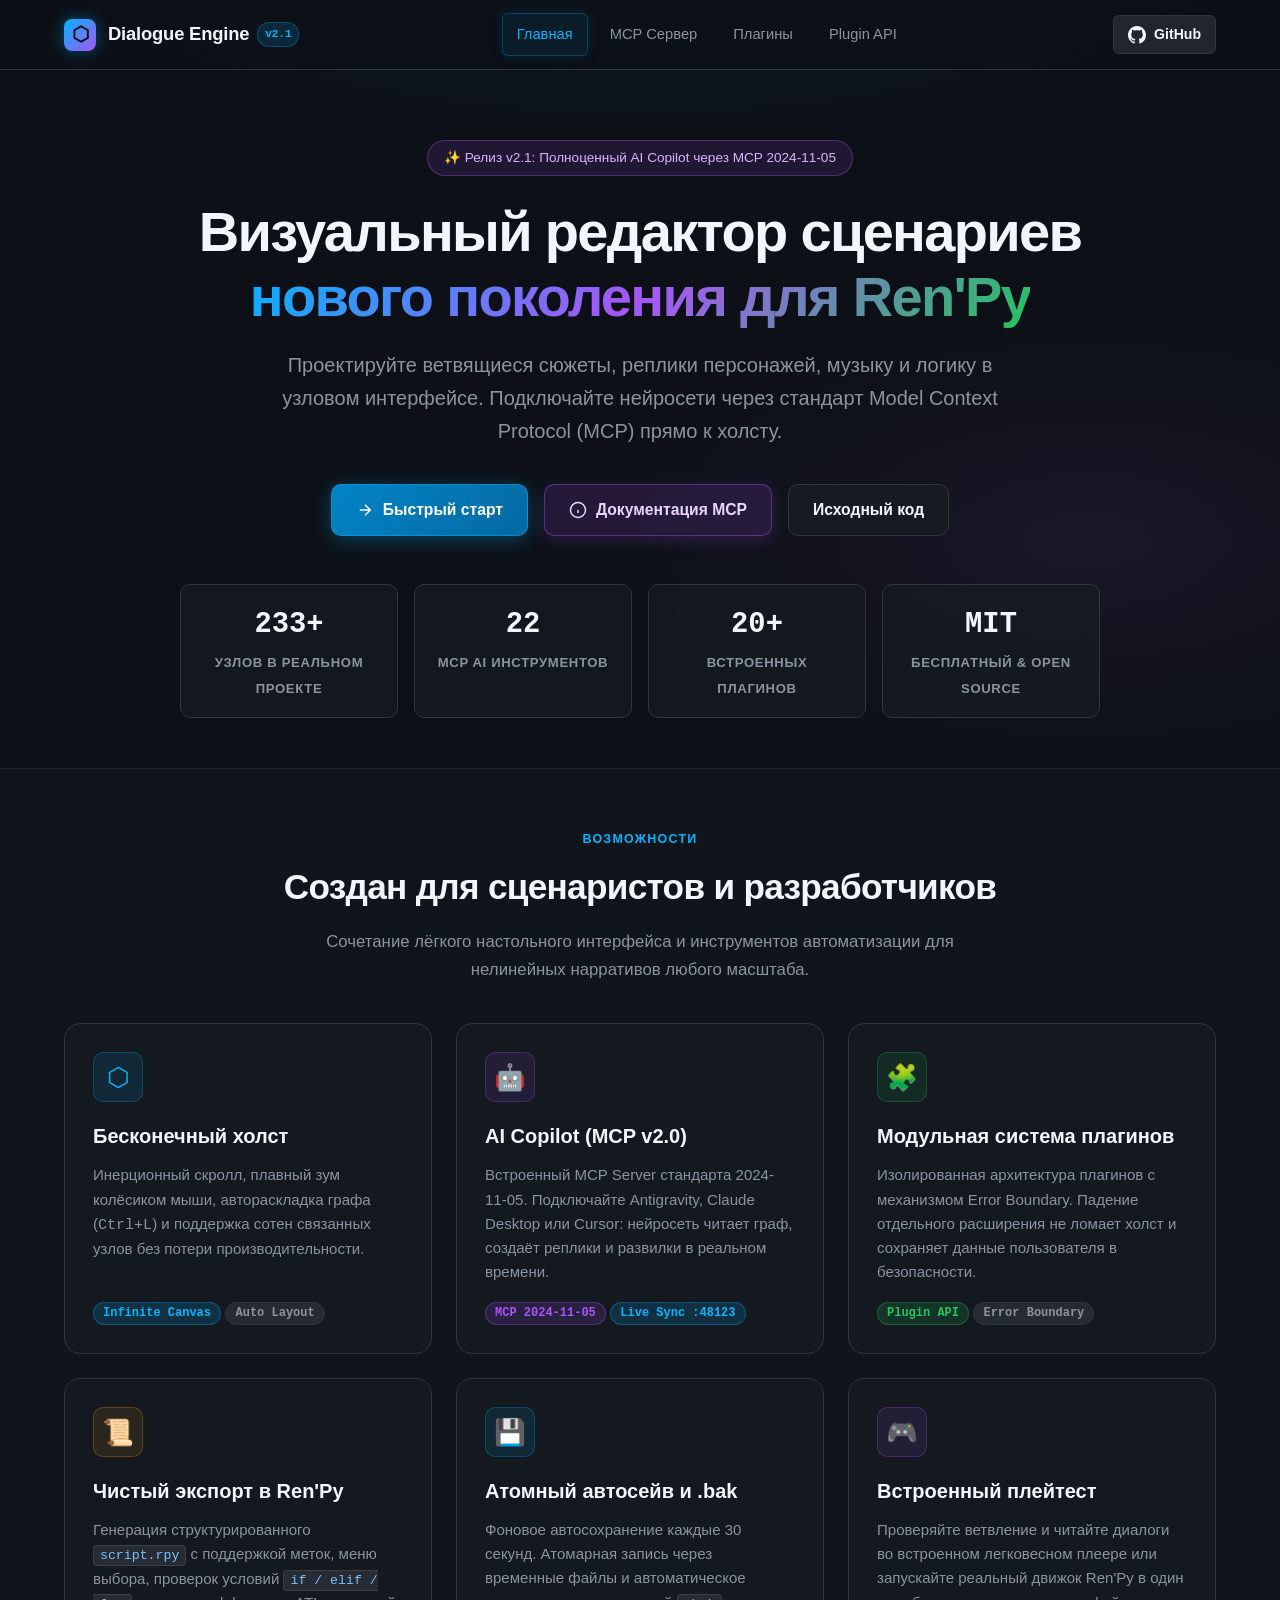
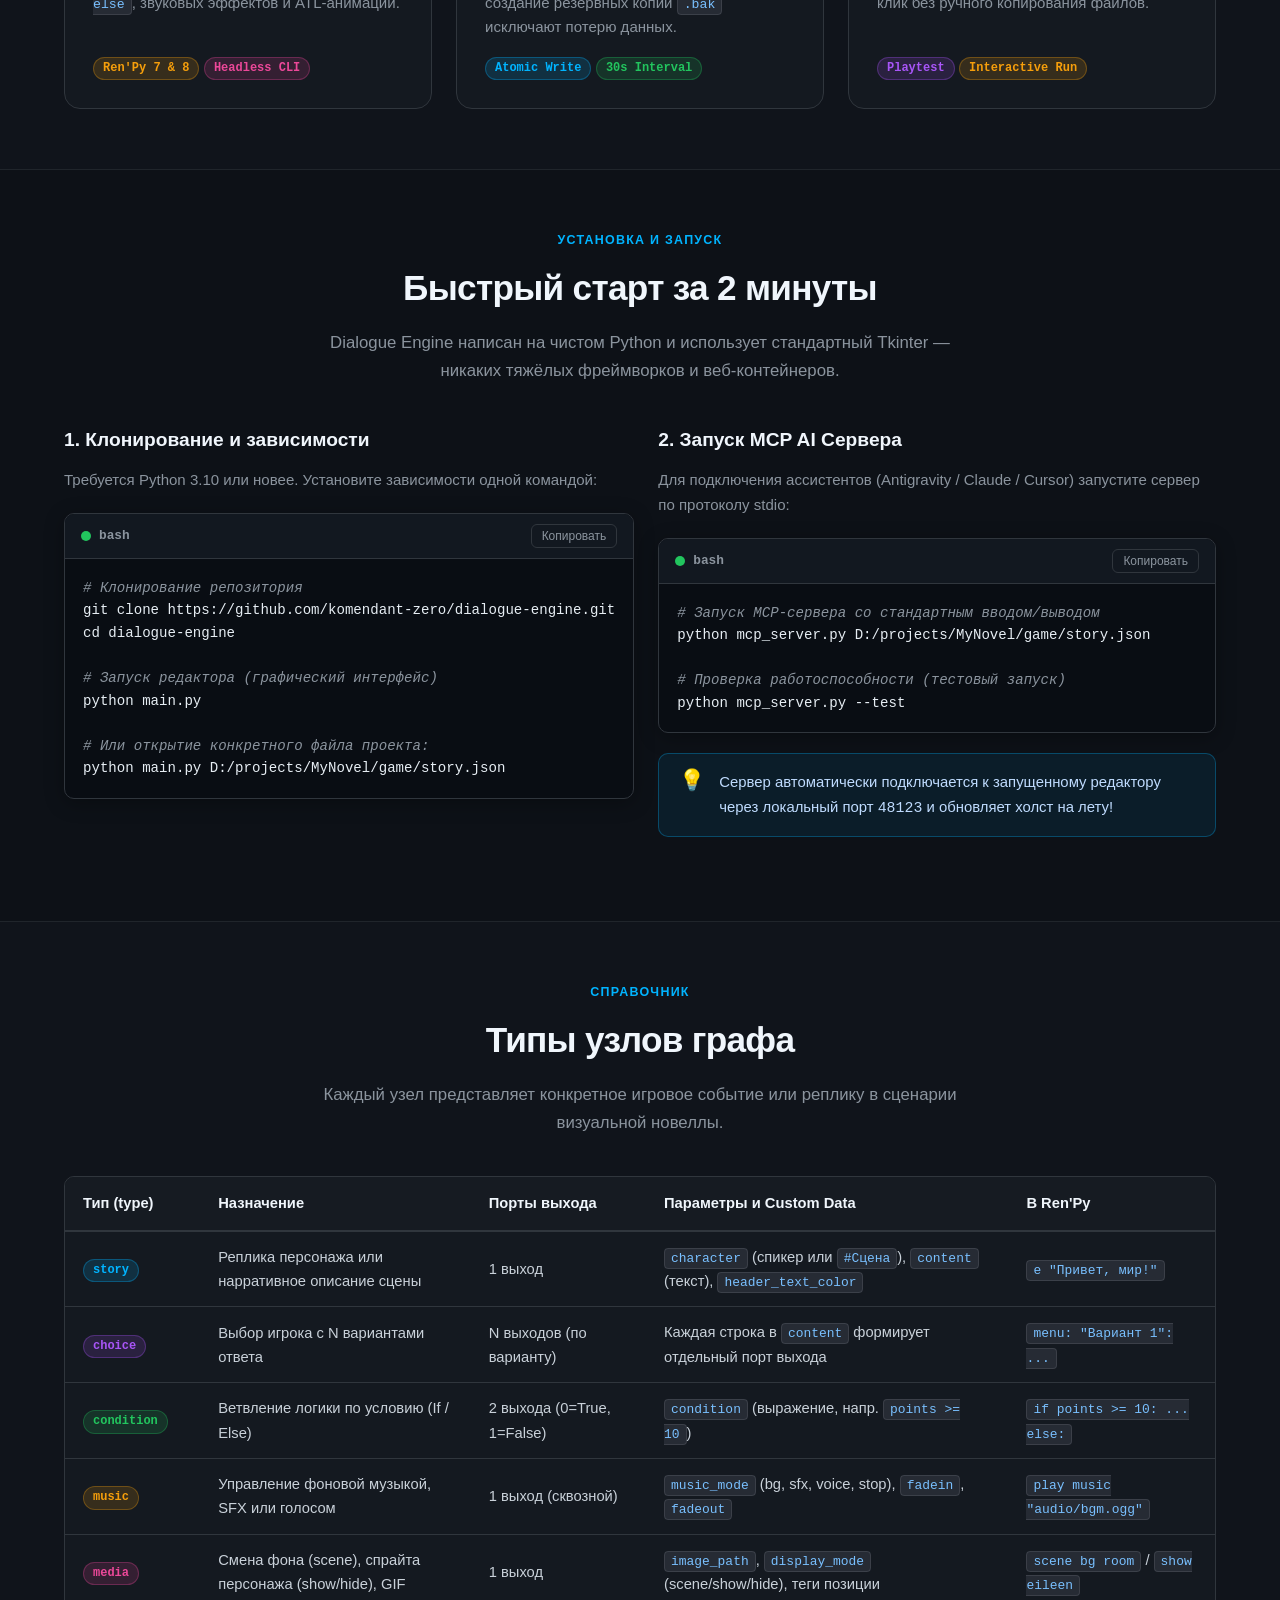
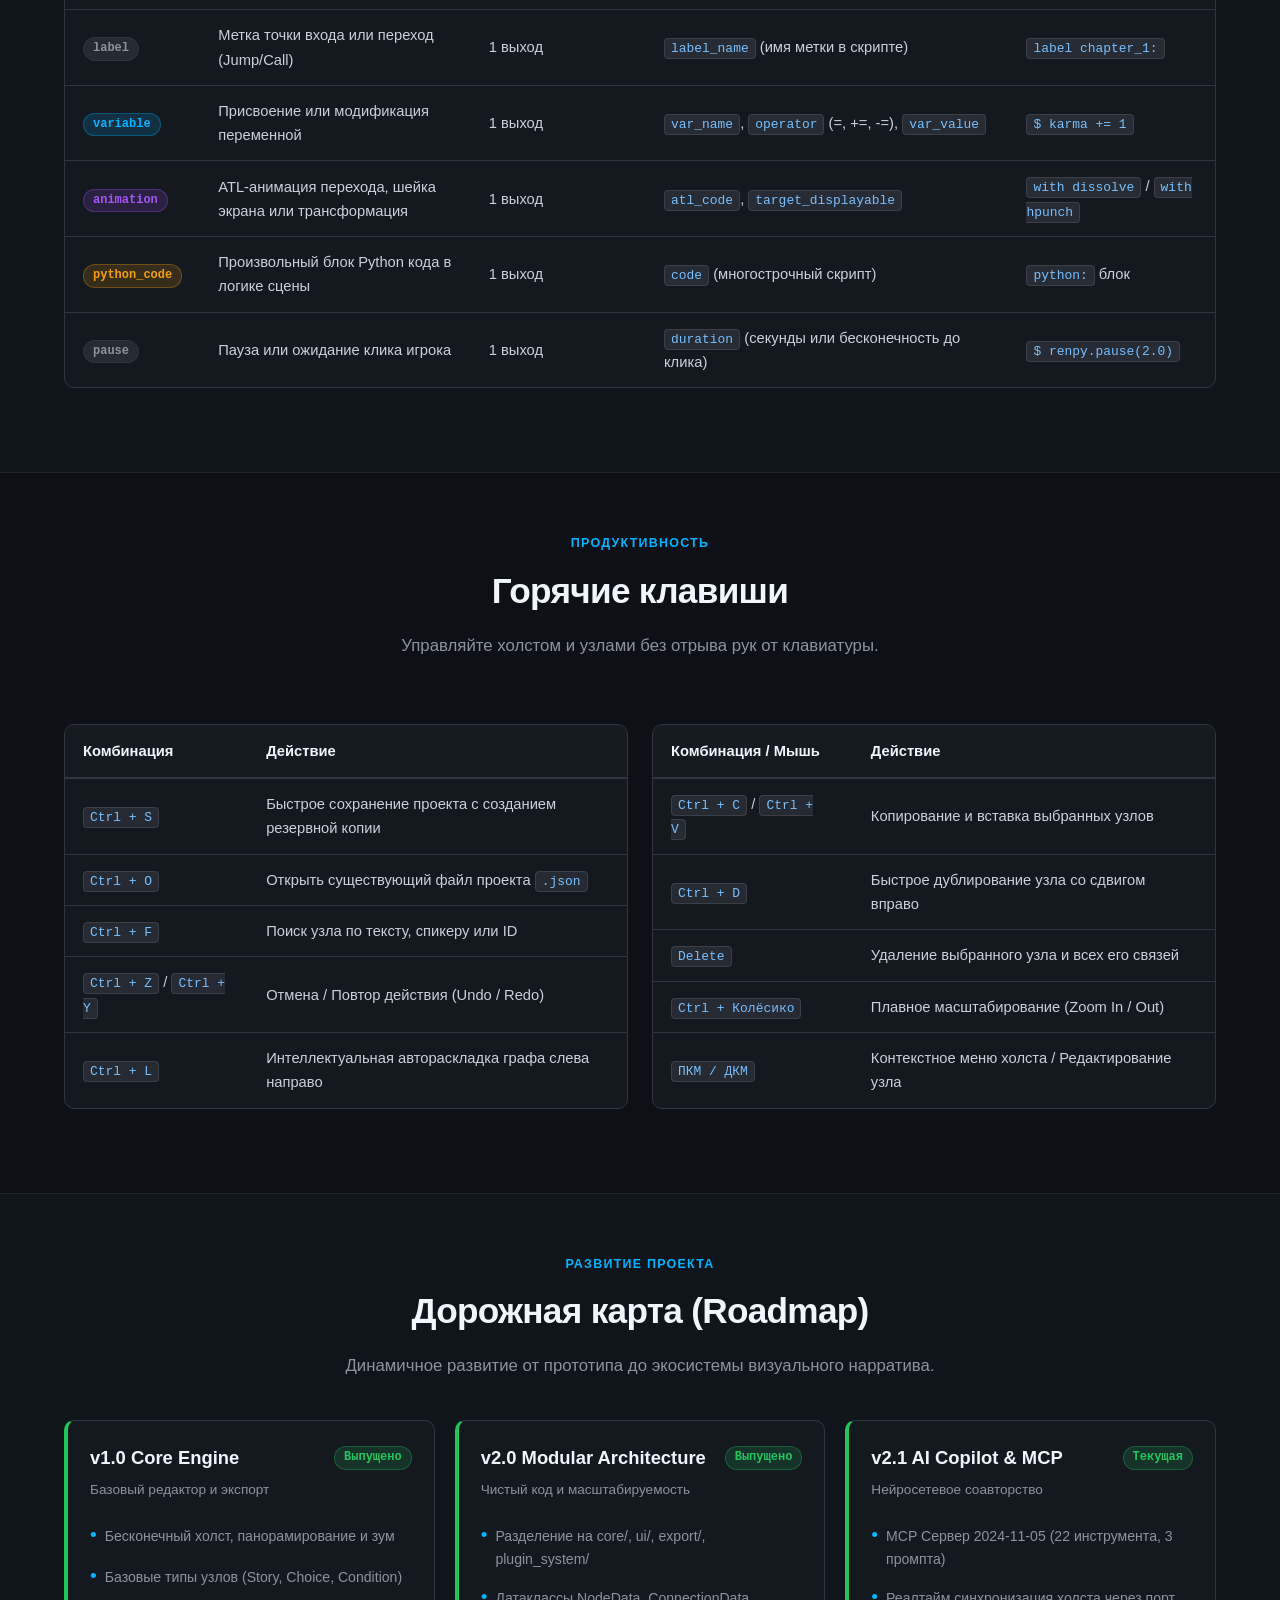
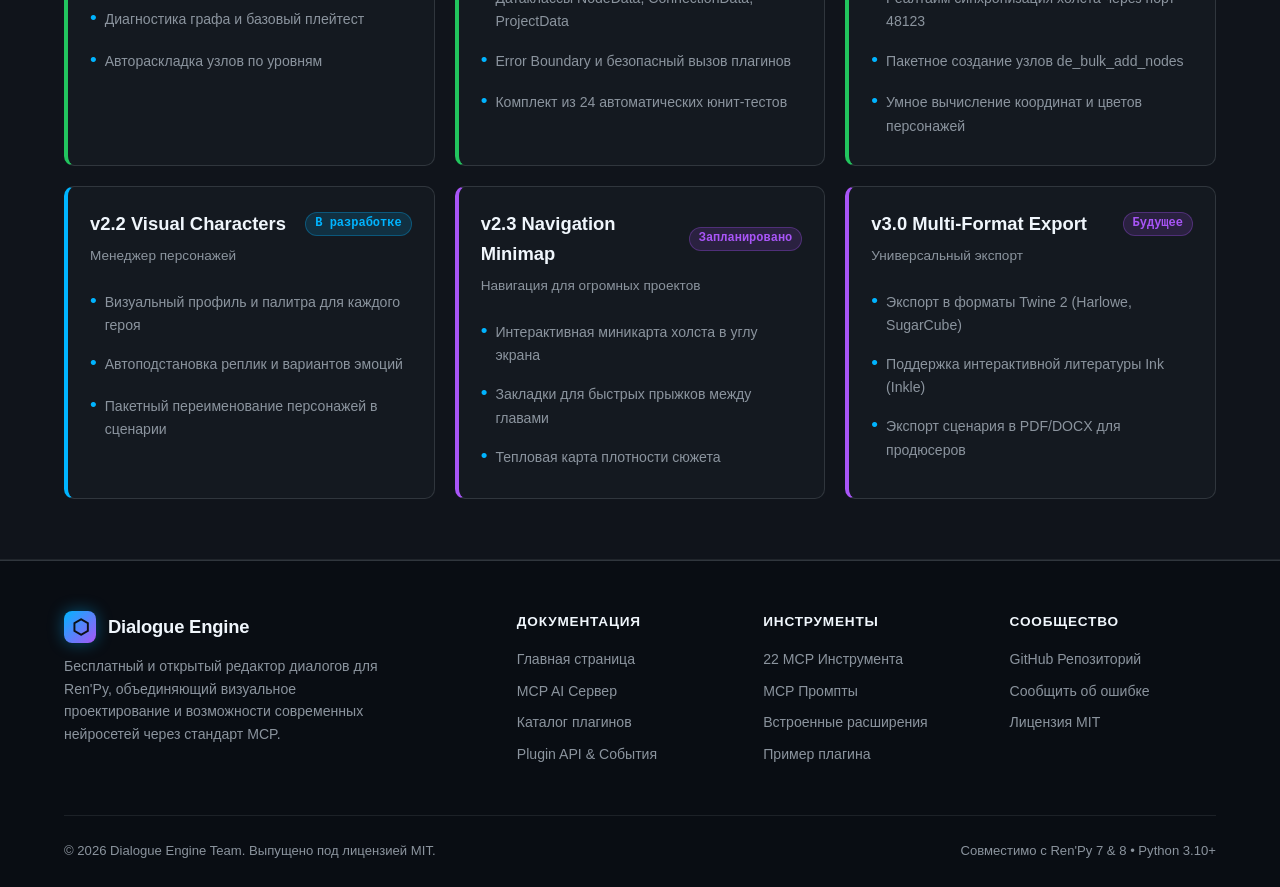
==== docs/index.html @ 46a2bbcc "docs: add GitHub Pages documentation site" ====
<!DOCTYPE html>
<html lang="ru">
<head>
  <meta charset="UTF-8">
  <meta name="viewport" content="width=device-width, initial-scale=1.0">
  <title>Dialogue Engine — Визуальный редактор сценариев и диалогов для Ren'Py</title>
  <meta name="description" content="Визуальный node-based редактор диалогов и нелинейных сценариев для Ren'Py и визуальных новелл. AI Copilot через MCP, система плагинов, автосохранение.">
  <link rel="stylesheet" href="assets/style.css">
  <link rel="icon" href="data:image/svg+xml,<svg xmlns='http://www.w3.org/2000/svg' viewBox='0 0 100 100'><text y='.9em' font-size='90'>⬡</text></svg>">
</head>
<body>

  <!-- ========================================================================
       Header / Navbar
       ======================================================================== -->
  <header class="site-header">
    <div class="container header-inner">
      <a href="index.html" class="brand">
        <div class="brand-icon">⬡</div>
        <div class="brand-title">
          <span>Dialogue Engine</span>
          <span class="brand-badge">v2.1</span>
        </div>
      </a>

      <nav>
        <ul class="nav-menu">
          <li><a href="index.html" class="nav-link active">Главная</a></li>
          <li><a href="mcp.html" class="nav-link">MCP Сервер</a></li>
          <li><a href="plugins.html" class="nav-link">Плагины</a></li>
          <li><a href="api.html" class="nav-link">Plugin API</a></li>
        </ul>
      </nav>

      <div class="nav-actions">
        <a href="https://github.com/komendant-zero/dialogue-engine" target="_blank" rel="noopener noreferrer" class="btn-github">
          <svg viewBox="0 0 24 24" aria-hidden="true"><path d="M12 0C5.37 0 0 5.37 0 12c0 5.31 3.435 9.795 8.205 11.385.6.105.825-.255.825-.57 0-.285-.015-1.23-.015-2.235-3.015.555-3.795-.735-4.035-1.41-.135-.345-.72-1.41-1.23-1.695-.42-.225-1.02-.78-.015-.795.945-.015 1.62.87 1.845 1.23 1.08 1.815 2.805 1.305 3.495.99.105-.78.42-1.305.765-1.605-2.67-.3-5.46-1.335-5.46-5.925 0-1.305.465-2.385 1.23-3.225-.12-.3-.54-1.53.12-3.18 0 0 1.005-.315 3.3 1.23.96-.27 1.98-.405 3-.405s2.04.135 3 .405c2.295-1.56 3.3-1.23 3.3-1.23.66 1.65.24 2.88.12 3.18.765.84 1.23 1.905 1.23 3.225 0 4.605-2.805 5.625-5.475 5.925.435.375.81 1.095.81 2.22 0 1.605-.015 2.895-.015 3.3 0 .315.225.69.825.57A12.02 12.02 0 0024 12c0-6.63-5.37-12-12-12z"/></svg>
          <span>GitHub</span>
        </a>
        <button class="mobile-toggle" aria-label="Открыть меню" aria-expanded="false">
          <svg width="20" height="20" viewBox="0 0 24 24" fill="none" stroke="currentColor" stroke-width="2"><path d="M4 6h16M4 12h16M4 18h16"/></svg>
        </button>
      </div>
    </div>
  </header>

  <!-- ========================================================================
       Hero Section
       ======================================================================== -->
  <section class="hero">
    <div class="container">
      <div class="hero-pill">
        <span>✨ Релиз v2.1: Полноценный AI Copilot через MCP 2024-11-05</span>
      </div>
      <h1 class="hero-title">
        Визуальный редактор сценариев <br>
        <span class="gradient-text">нового поколения для Ren'Py</span>
      </h1>
      <p class="hero-subtitle">
        Проектируйте ветвящиеся сюжеты, реплики персонажей, музыку и логику в узловом интерфейсе.
        Подключайте нейросети через стандарт Model Context Protocol (MCP) прямо к холсту.
      </p>
      
      <div class="hero-cta">
        <a href="#quickstart" class="btn btn-primary">
          <svg width="18" height="18" viewBox="0 0 24 24" fill="none" stroke="currentColor" stroke-width="2"><path d="M5 12h14M12 5l7 7-7 7"/></svg>
          Быстрый старт
        </a>
        <a href="mcp.html" class="btn btn-secondary">
          <svg width="18" height="18" viewBox="0 0 24 24" fill="none" stroke="currentColor" stroke-width="2"><circle cx="12" cy="12" r="10"/><path d="M12 16v-4M12 8h.01"/></svg>
          Документация MCP
        </a>
        <a href="https://github.com/komendant-zero/dialogue-engine" target="_blank" rel="noopener noreferrer" class="btn btn-outline">
          Исходный код
        </a>
      </div>

      <!-- Stats Grid -->
      <div class="hero-stats">
        <div class="stat-card">
          <span class="stat-val">233+</span>
          <span class="stat-label">Узлов в реальном проекте</span>
        </div>
        <div class="stat-card">
          <span class="stat-val">22</span>
          <span class="stat-label">MCP AI инструментов</span>
        </div>
        <div class="stat-card">
          <span class="stat-val">20+</span>
          <span class="stat-label">Встроенных плагинов</span>
        </div>
        <div class="stat-card">
          <span class="stat-val">MIT</span>
          <span class="stat-label">Бесплатный & Open Source</span>
        </div>
      </div>
    </div>
  </section>

  <!-- ========================================================================
       Features Grid
       ======================================================================== -->
  <section class="section section-alt" id="features">
    <div class="container">
      <div class="section-header">
        <span class="section-tag">Возможности</span>
        <h2 class="section-title">Создан для сценаристов и разработчиков</h2>
        <p class="section-desc">Сочетание лёгкого настольного интерфейса и инструментов автоматизации для нелинейных нарративов любого масштаба.</p>
      </div>

      <div class="grid-3">
        <!-- Feature 1 -->
        <div class="feature-card">
          <div class="feature-icon">⬡</div>
          <h3 class="feature-title">Бесконечный холст</h3>
          <p class="feature-desc">
            Инерционный скролл, плавный зум колёсиком мыши, автораскладка графа (<kbd>Ctrl+L</kbd>) и поддержка сотен связанных узлов без потери производительности.
          </p>
          <div style="margin-top: 14px;">
            <span class="badge badge-cyan">Infinite Canvas</span>
            <span class="badge badge-gray">Auto Layout</span>
          </div>
        </div>

        <!-- Feature 2 -->
        <div class="feature-card">
          <div class="feature-icon icon-purple">🤖</div>
          <h3 class="feature-title">AI Copilot (MCP v2.0)</h3>
          <p class="feature-desc">
            Встроенный MCP Server стандарта 2024-11-05. Подключайте Antigravity, Claude Desktop или Cursor: нейросеть читает граф, создаёт реплики и развилки в реальном времени.
          </p>
          <div style="margin-top: 14px;">
            <span class="badge badge-purple">MCP 2024-11-05</span>
            <span class="badge badge-cyan">Live Sync :48123</span>
          </div>
        </div>

        <!-- Feature 3 -->
        <div class="feature-card">
          <div class="feature-icon icon-green">🧩</div>
          <h3 class="feature-title">Модульная система плагинов</h3>
          <p class="feature-desc">
            Изолированная архитектура плагинов с механизмом Error Boundary. Падение отдельного расширения не ломает холст и сохраняет данные пользователя в безопасности.
          </p>
          <div style="margin-top: 14px;">
            <span class="badge badge-green">Plugin API</span>
            <span class="badge badge-gray">Error Boundary</span>
          </div>
        </div>

        <!-- Feature 4 -->
        <div class="feature-card">
          <div class="feature-icon icon-amber">📜</div>
          <h3 class="feature-title">Чистый экспорт в Ren'Py</h3>
          <p class="feature-desc">
            Генерация структурированного <code>script.rpy</code> с поддержкой меток, меню выбора, проверок условий <code>if / elif / else</code>, звуковых эффектов и ATL-анимаций.
          </p>
          <div style="margin-top: 14px;">
            <span class="badge badge-amber">Ren'Py 7 & 8</span>
            <span class="badge badge-rose">Headless CLI</span>
          </div>
        </div>

        <!-- Feature 5 -->
        <div class="feature-card">
          <div class="feature-icon">💾</div>
          <h3 class="feature-title">Атомный автосейв и .bak</h3>
          <p class="feature-desc">
            Фоновое автосохранение каждые 30 секунд. Атомарная запись через временные файлы и автоматическое создание резервных копий <code>.bak</code> исключают потерю данных.
          </p>
          <div style="margin-top: 14px;">
            <span class="badge badge-cyan">Atomic Write</span>
            <span class="badge badge-green">30s Interval</span>
          </div>
        </div>

        <!-- Feature 6 -->
        <div class="feature-card">
          <div class="feature-icon icon-purple">🎮</div>
          <h3 class="feature-title">Встроенный плейтест</h3>
          <p class="feature-desc">
            Проверяйте ветвление и читайте диалоги во встроенном легковесном плеере или запускайте реальный движок Ren'Py в один клик без ручного копирования файлов.
          </p>
          <div style="margin-top: 14px;">
            <span class="badge badge-purple">Playtest</span>
            <span class="badge badge-amber">Interactive Run</span>
          </div>
        </div>
      </div>
    </div>
  </section>

  <!-- ========================================================================
       Quick Start Section
       ======================================================================== -->
  <section class="section" id="quickstart">
    <div class="container">
      <div class="section-header">
        <span class="section-tag">Установка и запуск</span>
        <h2 class="section-title">Быстрый старт за 2 минуты</h2>
        <p class="section-desc">Dialogue Engine написан на чистом Python и использует стандартный Tkinter — никаких тяжёлых фреймворков и веб-контейнеров.</p>
      </div>

      <div class="grid-2">
        <div>
          <h3 style="font-size: 1.2rem; color: var(--text-bright); margin-bottom: 12px;">1. Клонирование и зависимости</h3>
          <p style="font-size: 0.94rem; color: var(--text-muted); margin-bottom: 14px;">
            Требуется Python 3.10 или новее. Установите зависимости одной командой:
          </p>
          <div class="code-box">
            <div class="code-header">
              <span class="code-title"><span class="code-lang-dot bash"></span>bash</span>
              <button class="copy-btn">Копировать</button>
            </div>
            <pre><span class="c-comm"># Клонирование репозитория</span>
git clone https://github.com/komendant-zero/dialogue-engine.git
cd dialogue-engine

<span class="c-comm"># Запуск редактора (графический интерфейс)</span>
python main.py

<span class="c-comm"># Или открытие конкретного файла проекта:</span>
python main.py D:/projects/MyNovel/game/story.json</pre>
          </div>
        </div>

        <div>
          <h3 style="font-size: 1.2rem; color: var(--text-bright); margin-bottom: 12px;">2. Запуск MCP AI Сервера</h3>
          <p style="font-size: 0.94rem; color: var(--text-muted); margin-bottom: 14px;">
            Для подключения ассистентов (Antigravity / Claude / Cursor) запустите сервер по протоколу stdio:
          </p>
          <div class="code-box">
            <div class="code-header">
              <span class="code-title"><span class="code-lang-dot bash"></span>bash</span>
              <button class="copy-btn">Копировать</button>
            </div>
            <pre><span class="c-comm"># Запуск MCP-сервера со стандартным вводом/выводом</span>
python mcp_server.py D:/projects/MyNovel/game/story.json

<span class="c-comm"># Проверка работоспособности (тестовый запуск)</span>
python mcp_server.py --test</pre>
          </div>
          <div class="callout callout-info" style="margin-top: 14px;">
            <div class="callout-icon">💡</div>
            <div class="callout-content">
              Сервер автоматически подключается к запущенному редактору через локальный порт <code>48123</code> и обновляет холст на лету!
            </div>
          </div>
        </div>
      </div>
    </div>
  </section>

  <!-- ========================================================================
       Node Types Table
       ======================================================================== -->
  <section class="section section-alt" id="nodes">
    <div class="container">
      <div class="section-header">
        <span class="section-tag">Справочник</span>
        <h2 class="section-title">Типы узлов графа</h2>
        <p class="section-desc">Каждый узел представляет конкретное игровое событие или реплику в сценарии визуальной новеллы.</p>
      </div>

      <div class="table-wrapper">
        <table class="table-custom">
          <thead>
            <tr>
              <th>Тип (type)</th>
              <th>Назначение</th>
              <th>Порты выхода</th>
              <th>Параметры и Custom Data</th>
              <th>В Ren'Py</th>
            </tr>
          </thead>
          <tbody>
            <tr>
              <td><span class="badge badge-cyan">story</span></td>
              <td>Реплика персонажа или нарративное описание сцены</td>
              <td>1 выход</td>
              <td><code>character</code> (спикер или <code>#Сцена</code>), <code>content</code> (текст), <code>header_text_color</code></td>
              <td><code>e "Привет, мир!"</code></td>
            </tr>
            <tr>
              <td><span class="badge badge-purple">choice</span></td>
              <td>Выбор игрока с N вариантами ответа</td>
              <td>N выходов (по варианту)</td>
              <td>Каждая строка в <code>content</code> формирует отдельный порт выхода</td>
              <td><code>menu: "Вариант 1": ...</code></td>
            </tr>
            <tr>
              <td><span class="badge badge-green">condition</span></td>
              <td>Ветвление логики по условию (If / Else)</td>
              <td>2 выхода (0=True, 1=False)</td>
              <td><code>condition</code> (выражение, напр. <code>points &gt;= 10</code>)</td>
              <td><code>if points &gt;= 10: ... else:</code></td>
            </tr>
            <tr>
              <td><span class="badge badge-amber">music</span></td>
              <td>Управление фоновой музыкой, SFX или голосом</td>
              <td>1 выход (сквозной)</td>
              <td><code>music_mode</code> (bg, sfx, voice, stop), <code>fadein</code>, <code>fadeout</code></td>
              <td><code>play music "audio/bgm.ogg"</code></td>
            </tr>
            <tr>
              <td><span class="badge badge-rose">media</span></td>
              <td>Смена фона (scene), спрайта персонажа (show/hide), GIF</td>
              <td>1 выход</td>
              <td><code>image_path</code>, <code>display_mode</code> (scene/show/hide), теги позиции</td>
              <td><code>scene bg room</code> / <code>show eileen</code></td>
            </tr>
            <tr>
              <td><span class="badge badge-gray">label</span></td>
              <td>Метка точки входа или переход (Jump/Call)</td>
              <td>1 выход</td>
              <td><code>label_name</code> (имя метки в скрипте)</td>
              <td><code>label chapter_1:</code></td>
            </tr>
            <tr>
              <td><span class="badge badge-cyan">variable</span></td>
              <td>Присвоение или модификация переменной</td>
              <td>1 выход</td>
              <td><code>var_name</code>, <code>operator</code> (=, +=, -=), <code>var_value</code></td>
              <td><code>$ karma += 1</code></td>
            </tr>
            <tr>
              <td><span class="badge badge-purple">animation</span></td>
              <td>ATL-анимация перехода, шейка экрана или трансформация</td>
              <td>1 выход</td>
              <td><code>atl_code</code>, <code>target_displayable</code></td>
              <td><code>with dissolve</code> / <code>with hpunch</code></td>
            </tr>
            <tr>
              <td><span class="badge badge-amber">python_code</span></td>
              <td>Произвольный блок Python кода в логике сцены</td>
              <td>1 выход</td>
              <td><code>code</code> (многострочный скрипт)</td>
              <td><code>python:</code> блок</td>
            </tr>
            <tr>
              <td><span class="badge badge-gray">pause</span></td>
              <td>Пауза или ожидание клика игрока</td>
              <td>1 выход</td>
              <td><code>duration</code> (секунды или бесконечность до клика)</td>
              <td><code>$ renpy.pause(2.0)</code></td>
            </tr>
          </tbody>
        </table>
      </div>
    </div>
  </section>

  <!-- ========================================================================
       Shortcuts Section
       ======================================================================== -->
  <section class="section" id="shortcuts">
    <div class="container">
      <div class="section-header">
        <span class="section-tag">Продуктивность</span>
        <h2 class="section-title">Горячие клавиши</h2>
        <p class="section-desc">Управляйте холстом и узлами без отрыва рук от клавиатуры.</p>
      </div>

      <div class="grid-2">
        <div class="table-wrapper">
          <table class="table-custom">
            <thead>
              <tr>
                <th>Комбинация</th>
                <th>Действие</th>
              </tr>
            </thead>
            <tbody>
              <tr>
                <td><code>Ctrl + S</code></td>
                <td>Быстрое сохранение проекта с созданием резервной копии</td>
              </tr>
              <tr>
                <td><code>Ctrl + O</code></td>
                <td>Открыть существующий файл проекта <code>.json</code></td>
              </tr>
              <tr>
                <td><code>Ctrl + F</code></td>
                <td>Поиск узла по тексту, спикеру или ID</td>
              </tr>
              <tr>
                <td><code>Ctrl + Z</code> / <code>Ctrl + Y</code></td>
                <td>Отмена / Повтор действия (Undo / Redo)</td>
              </tr>
              <tr>
                <td><code>Ctrl + L</code></td>
                <td>Интеллектуальная автораскладка графа слева направо</td>
              </tr>
            </tbody>
          </table>
        </div>

        <div class="table-wrapper">
          <table class="table-custom">
            <thead>
              <tr>
                <th>Комбинация / Мышь</th>
                <th>Действие</th>
              </tr>
            </thead>
            <tbody>
              <tr>
                <td><code>Ctrl + C</code> / <code>Ctrl + V</code></td>
                <td>Копирование и вставка выбранных узлов</td>
              </tr>
              <tr>
                <td><code>Ctrl + D</code></td>
                <td>Быстрое дублирование узла со сдвигом вправо</td>
              </tr>
              <tr>
                <td><code>Delete</code></td>
                <td>Удаление выбранного узла и всех его связей</td>
              </tr>
              <tr>
                <td><code>Ctrl + Колёсико</code></td>
                <td>Плавное масштабирование (Zoom In / Out)</td>
              </tr>
              <tr>
                <td><code>ПКМ / ДКМ</code></td>
                <td>Контекстное меню холста / Редактирование узла</td>
              </tr>
            </tbody>
          </table>
        </div>
      </div>
    </div>
  </section>

  <!-- ========================================================================
       Roadmap Section
       ======================================================================== -->
  <section class="section section-alt" id="roadmap">
    <div class="container">
      <div class="section-header">
        <span class="section-tag">Развитие проекта</span>
        <h2 class="section-title">Дорожная карта (Roadmap)</h2>
        <p class="section-desc">Динамичное развитие от прототипа до экосистемы визуального нарратива.</p>
      </div>

      <div class="roadmap-timeline">
        <!-- v1.0 -->
        <div class="roadmap-card done">
          <div class="roadmap-version">
            <span>v1.0 Core Engine</span>
            <span class="badge badge-green">Выпущено</span>
          </div>
          <p style="font-size: 0.85rem; color: var(--text-muted);">Базовый редактор и экспорт</p>
          <ul class="roadmap-list">
            <li>Бесконечный холст, панорамирование и зум</li>
            <li>Базовые типы узлов (Story, Choice, Condition)</li>
            <li>Диагностика графа и базовый плейтест</li>
            <li>Автораскладка узлов по уровням</li>
          </ul>
        </div>

        <!-- v2.0 -->
        <div class="roadmap-card done">
          <div class="roadmap-version">
            <span>v2.0 Modular Architecture</span>
            <span class="badge badge-green">Выпущено</span>
          </div>
          <p style="font-size: 0.85rem; color: var(--text-muted);">Чистый код и масштабируемость</p>
          <ul class="roadmap-list">
            <li>Разделение на core/, ui/, export/, plugin_system/</li>
            <li>Датаклассы NodeData, ConnectionData, ProjectData</li>
            <li>Error Boundary и безопасный вызов плагинов</li>
            <li>Комплект из 24 автоматических юнит-тестов</li>
          </ul>
        </div>

        <!-- v2.1 -->
        <div class="roadmap-card done">
          <div class="roadmap-version">
            <span>v2.1 AI Copilot & MCP</span>
            <span class="badge badge-green">Текущая</span>
          </div>
          <p style="font-size: 0.85rem; color: var(--text-muted);">Нейросетевое соавторство</p>
          <ul class="roadmap-list">
            <li>MCP Сервер 2024-11-05 (22 инструмента, 3 промпта)</li>
            <li>Реалтайм синхронизация холста через порт 48123</li>
            <li>Пакетное создание узлов de_bulk_add_nodes</li>
            <li>Умное вычисление координат и цветов персонажей</li>
          </ul>
        </div>

        <!-- v2.2 -->
        <div class="roadmap-card wip">
          <div class="roadmap-version">
            <span>v2.2 Visual Characters</span>
            <span class="badge badge-cyan">В разработке</span>
          </div>
          <p style="font-size: 0.85rem; color: var(--text-muted);">Менеджер персонажей</p>
          <ul class="roadmap-list">
            <li>Визуальный профиль и палитра для каждого героя</li>
            <li>Автоподстановка реплик и вариантов эмоций</li>
            <li>Пакетный переименование персонажей в сценарии</li>
          </ul>
        </div>

        <!-- v2.3 -->
        <div class="roadmap-card planned">
          <div class="roadmap-version">
            <span>v2.3 Navigation Minimap</span>
            <span class="badge badge-purple">Запланировано</span>
          </div>
          <p style="font-size: 0.85rem; color: var(--text-muted);">Навигация для огромных проектов</p>
          <ul class="roadmap-list">
            <li>Интерактивная миникарта холста в углу экрана</li>
            <li>Закладки для быстрых прыжков между главами</li>
            <li>Тепловая карта плотности сюжета</li>
          </ul>
        </div>

        <!-- v3.0 -->
        <div class="roadmap-card planned">
          <div class="roadmap-version">
            <span>v3.0 Multi-Format Export</span>
            <span class="badge badge-purple">Будущее</span>
          </div>
          <p style="font-size: 0.85rem; color: var(--text-muted);">Универсальный экспорт</p>
          <ul class="roadmap-list">
            <li>Экспорт в форматы Twine 2 (Harlowe, SugarCube)</li>
            <li>Поддержка интерактивной литературы Ink (Inkle)</li>
            <li>Экспорт сценария в PDF/DOCX для продюсеров</li>
          </ul>
        </div>
      </div>
    </div>
  </section>

  <!-- ========================================================================
       Footer
       ======================================================================== -->
  <footer class="site-footer">
    <div class="container">
      <div class="footer-grid">
        <div class="footer-brand">
          <div class="brand">
            <div class="brand-icon">⬡</div>
            <div class="brand-title"><span>Dialogue Engine</span></div>
          </div>
          <p class="footer-desc">
            Бесплатный и открытый редактор диалогов для Ren'Py, объединяющий визуальное проектирование и возможности современных нейросетей через стандарт MCP.
          </p>
        </div>

        <div>
          <h4 class="footer-col-title">Документация</h4>
          <ul class="footer-links">
            <li><a href="index.html">Главная страница</a></li>
            <li><a href="mcp.html">MCP AI Сервер</a></li>
            <li><a href="plugins.html">Каталог плагинов</a></li>
            <li><a href="api.html">Plugin API & События</a></li>
          </ul>
        </div>

        <div>
          <h4 class="footer-col-title">Инструменты</h4>
          <ul class="footer-links">
            <li><a href="mcp.html#tools">22 MCP Инструмента</a></li>
            <li><a href="mcp.html#prompts">MCP Промпты</a></li>
            <li><a href="plugins.html#builtin">Встроенные расширения</a></li>
            <li><a href="api.html#sample">Пример плагина</a></li>
          </ul>
        </div>

        <div>
          <h4 class="footer-col-title">Сообщество</h4>
          <ul class="footer-links">
            <li><a href="https://github.com/komendant-zero/dialogue-engine" target="_blank" rel="noopener noreferrer">GitHub Репозиторий</a></li>
            <li><a href="https://github.com/komendant-zero/dialogue-engine/issues" target="_blank" rel="noopener noreferrer">Сообщить об ошибке</a></li>
            <li><a href="https://github.com/komendant-zero/dialogue-engine/blob/master/LICENSE" target="_blank" rel="noopener noreferrer">Лицензия MIT</a></li>
          </ul>
        </div>
      </div>

      <div class="footer-bottom">
        <span>© 2026 Dialogue Engine Team. Выпущено под лицензией MIT.</span>
        <span>Совместимо с Ren'Py 7 & 8 • Python 3.10+</span>
      </div>
    </div>
  </footer>

  <script src="assets/nav.js"></script>
</body>
</html>
---- docs/assets/style.css ----
/* ==========================================================================
   Dialogue Engine Documentation Stylesheet
   Dark IDE / Visual Novel Aesthetic
   ========================================================================== */

:root {
  --bg-primary: #0d1117;
  --bg-secondary: #161b22;
  --bg-tertiary: #21262d;
  --bg-card: rgba(22, 27, 34, 0.85);
  --bg-card-hover: rgba(33, 38, 45, 0.95);
  
  --border-color: #30363d;
  --border-hover: #484f58;
  --border-glow-cyan: rgba(0, 180, 255, 0.4);
  --border-glow-purple: rgba(168, 85, 247, 0.4);

  --text-main: #c9d1d9;
  --text-bright: #f0f6fc;
  --text-muted: #8b949e;
  --text-dim: #6e7681;

  --neon-cyan: #00b4ff;
  --neon-purple: #a855f7;
  --neon-green: #22c55e;
  --neon-amber: #f59e0b;
  --neon-rose: #ec4899;
  --neon-red: #ef4444;

  --glow-cyan: 0 0 25px rgba(0, 180, 255, 0.25);
  --glow-purple: 0 0 25px rgba(168, 85, 247, 0.25);
  --glow-green: 0 0 25px rgba(34, 197, 94, 0.25);

  --font-sans: -apple-system, BlinkMacSystemFont, "Segoe UI", Roboto, "Helvetica Neue", Arial, sans-serif;
  --font-mono: "JetBrains Mono", "Fira Code", "Cascadia Code", Menlo, Monaco, Consolas, monospace;

  --header-height: 70px;
  --radius-sm: 6px;
  --radius-md: 10px;
  --radius-lg: 16px;
  --transition-fast: 0.18s ease;
  --transition-smooth: 0.3s cubic-bezier(0.16, 1, 0.3, 1);
}

/* Base Reset */
*, *::before, *::after {
  box-sizing: border-box;
  margin: 0;
  padding: 0;
}

html {
  font-family: var(--font-sans);
  background-color: var(--bg-primary);
  color: var(--text-main);
  line-height: 1.65;
  scroll-behavior: smooth;
  scroll-padding-top: calc(var(--header-height) + 20px);
}

body {
  min-height: 100vh;
  display: flex;
  flex-direction: column;
  overflow-x: hidden;
  background-image: 
    radial-gradient(ellipse 80% 50% at 50% -20%, rgba(0, 180, 255, 0.12), transparent 70%),
    radial-gradient(ellipse 60% 40% at 85% 60%, rgba(168, 85, 247, 0.08), transparent 60%);
  background-attachment: fixed;
}

a {
  color: var(--neon-cyan);
  text-decoration: none;
  transition: color var(--transition-fast);
}

a:hover {
  color: #38bdf8;
  text-decoration: underline;
}

code, pre {
  font-family: var(--font-mono);
}

img, svg {
  vertical-align: middle;
}

/* Container */
.container {
  max-width: 1200px;
  margin: 0 auto;
  padding: 0 24px;
  width: 100%;
}

/* ==========================================================================
   Header & Navigation
   ========================================================================== */
.site-header {
  position: sticky;
  top: 0;
  z-index: 1000;
  height: var(--header-height);
  background: rgba(13, 17, 23, 0.88);
  backdrop-filter: blur(12px);
  -webkit-backdrop-filter: blur(12px);
  border-bottom: 1px solid var(--border-color);
  display: flex;
  align-items: center;
}

.header-inner {
  display: flex;
  align-items: center;
  justify-content: space-between;
  width: 100%;
}

.brand {
  display: flex;
  align-items: center;
  gap: 12px;
  font-size: 1.15rem;
  font-weight: 700;
  color: var(--text-bright);
  text-decoration: none;
  letter-spacing: -0.01em;
}

.brand:hover {
  text-decoration: none;
}

.brand-icon {
  width: 32px;
  height: 32px;
  background: linear-gradient(135deg, var(--neon-cyan), var(--neon-purple));
  color: #0d1117;
  display: flex;
  align-items: center;
  justify-content: center;
  border-radius: 8px;
  font-size: 1.25rem;
  box-shadow: 0 0 16px rgba(0, 180, 255, 0.4);
}

.brand-title {
  display: flex;
  align-items: center;
  gap: 8px;
}

.brand-badge {
  font-size: 0.7rem;
  font-weight: 600;
  padding: 2px 7px;
  border-radius: 12px;
  background: rgba(0, 180, 255, 0.15);
  color: var(--neon-cyan);
  border: 1px solid rgba(0, 180, 255, 0.3);
  font-family: var(--font-mono);
}

.nav-menu {
  display: flex;
  align-items: center;
  gap: 8px;
  list-style: none;
}

.nav-link {
  display: inline-flex;
  align-items: center;
  padding: 8px 14px;
  font-size: 0.92rem;
  font-weight: 500;
  color: var(--text-muted);
  border-radius: var(--radius-sm);
  transition: all var(--transition-fast);
  text-decoration: none;
  position: relative;
}

.nav-link:hover {
  color: var(--text-bright);
  background: rgba(255, 255, 255, 0.05);
  text-decoration: none;
}

.nav-link.active {
  color: var(--neon-cyan);
  background: rgba(0, 180, 255, 0.08);
  border: 1px solid rgba(0, 180, 255, 0.25);
  box-shadow: 0 0 12px rgba(0, 180, 255, 0.15);
}

.nav-actions {
  display: flex;
  align-items: center;
  gap: 12px;
}

.btn-github {
  display: inline-flex;
  align-items: center;
  gap: 8px;
  padding: 7px 14px;
  font-size: 0.88rem;
  font-weight: 600;
  color: var(--text-bright);
  background: var(--bg-tertiary);
  border: 1px solid var(--border-color);
  border-radius: var(--radius-sm);
  transition: all var(--transition-fast);
  text-decoration: none;
}

.btn-github:hover {
  background: #30363d;
  border-color: #8b949e;
  text-decoration: none;
  box-shadow: 0 0 10px rgba(255, 255, 255, 0.1);
}

.btn-github svg {
  width: 18px;
  height: 18px;
  fill: currentColor;
}

.mobile-toggle {
  display: none;
  background: transparent;
  border: 1px solid var(--border-color);
  border-radius: var(--radius-sm);
  color: var(--text-bright);
  padding: 8px 10px;
  cursor: pointer;
}

/* ==========================================================================
   Hero Section
   ========================================================================== */
.hero {
  padding: 70px 0 50px;
  position: relative;
  text-align: center;
}

.hero-pill {
  display: inline-flex;
  align-items: center;
  gap: 8px;
  padding: 6px 16px;
  background: rgba(168, 85, 247, 0.12);
  border: 1px solid rgba(168, 85, 247, 0.35);
  border-radius: 30px;
  color: #d8b4fe;
  font-size: 0.85rem;
  font-weight: 500;
  margin-bottom: 24px;
  animation: pulse-border 3s infinite;
}

@keyframes pulse-border {
  0%, 100% { border-color: rgba(168, 85, 247, 0.35); box-shadow: 0 0 0 0 rgba(168, 85, 247, 0.2); }
  50% { border-color: rgba(0, 180, 255, 0.6); box-shadow: 0 0 20px rgba(0, 180, 255, 0.25); }
}

.hero-title {
  font-size: 3.5rem;
  font-weight: 800;
  line-height: 1.15;
  letter-spacing: -0.03em;
  margin-bottom: 20px;
  color: var(--text-bright);
}

.gradient-text {
  background: linear-gradient(135deg, var(--neon-cyan) 0%, var(--neon-purple) 50%, var(--neon-green) 100%);
  -webkit-background-clip: text;
  background-clip: text;
  -webkit-text-fill-color: transparent;
}

.hero-subtitle {
  font-size: 1.25rem;
  color: var(--text-muted);
  max-width: 760px;
  margin: 0 auto 36px;
  font-weight: 400;
}

.hero-cta {
  display: flex;
  align-items: center;
  justify-content: center;
  gap: 16px;
  flex-wrap: wrap;
  margin-bottom: 48px;
}

.btn {
  display: inline-flex;
  align-items: center;
  gap: 9px;
  padding: 12px 24px;
  font-size: 0.98rem;
  font-weight: 600;
  border-radius: var(--radius-md);
  transition: all var(--transition-fast);
  cursor: pointer;
  text-decoration: none;
  border: 1px solid transparent;
}

.btn:hover {
  text-decoration: none;
  transform: translateY(-2px);
}

.btn-primary {
  background: linear-gradient(135deg, #0284c7, #0369a1);
  color: #ffffff;
  border-color: rgba(0, 180, 255, 0.4);
  box-shadow: 0 4px 20px rgba(0, 180, 255, 0.3);
}

.btn-primary:hover {
  background: linear-gradient(135deg, #0ea5e9, #0284c7);
  box-shadow: 0 6px 26px rgba(0, 180, 255, 0.5);
  color: #ffffff;
}

.btn-secondary {
  background: rgba(168, 85, 247, 0.15);
  color: #e9d5ff;
  border-color: rgba(168, 85, 247, 0.4);
  box-shadow: 0 4px 18px rgba(168, 85, 247, 0.2);
}

.btn-secondary:hover {
  background: rgba(168, 85, 247, 0.25);
  border-color: rgba(168, 85, 247, 0.6);
  color: #ffffff;
}

.btn-outline {
  background: var(--bg-secondary);
  color: var(--text-bright);
  border-color: var(--border-color);
}

.btn-outline:hover {
  background: var(--bg-tertiary);
  border-color: var(--border-hover);
  color: #ffffff;
}

.hero-stats {
  display: grid;
  grid-template-columns: repeat(4, 1fr);
  gap: 16px;
  max-width: 920px;
  margin: 0 auto;
}

.stat-card {
  background: var(--bg-card);
  border: 1px solid var(--border-color);
  border-radius: var(--radius-md);
  padding: 16px;
  backdrop-filter: blur(8px);
  transition: all var(--transition-smooth);
}

.stat-card:hover {
  border-color: var(--neon-cyan);
  transform: translateY(-3px);
  box-shadow: var(--glow-cyan);
}

.stat-val {
  font-size: 1.8rem;
  font-weight: 800;
  color: var(--text-bright);
  font-family: var(--font-mono);
  display: block;
}

.stat-label {
  font-size: 0.82rem;
  color: var(--text-muted);
  text-transform: uppercase;
  letter-spacing: 0.05em;
  font-weight: 600;
}

/* ==========================================================================
   Sections & Cards
   ========================================================================== */
.section {
  padding: 60px 0;
  position: relative;
}

.section-alt {
  background: rgba(22, 27, 34, 0.4);
  border-top: 1px solid rgba(48, 54, 61, 0.5);
  border-bottom: 1px solid rgba(48, 54, 61, 0.5);
}

.section-header {
  margin-bottom: 40px;
  text-align: center;
}

.section-tag {
  font-size: 0.78rem;
  font-weight: 700;
  text-transform: uppercase;
  letter-spacing: 0.1em;
  color: var(--neon-cyan);
  margin-bottom: 8px;
  display: block;
}

.section-title {
  font-size: 2.2rem;
  font-weight: 700;
  color: var(--text-bright);
  letter-spacing: -0.02em;
  margin-bottom: 12px;
}

.section-desc {
  font-size: 1.05rem;
  color: var(--text-muted);
  max-width: 680px;
  margin: 0 auto;
}

/* Grid Layouts */
.grid-3 {
  display: grid;
  grid-template-columns: repeat(3, 1fr);
  gap: 24px;
}

.grid-2 {
  display: grid;
  grid-template-columns: repeat(2, 1fr);
  gap: 24px;
}

.grid-4 {
  display: grid;
  grid-template-columns: repeat(4, 1fr);
  gap: 20px;
}

/* Feature Card */
.feature-card {
  background: var(--bg-card);
  border: 1px solid var(--border-color);
  border-radius: var(--radius-lg);
  padding: 28px;
  transition: all var(--transition-smooth);
  position: relative;
  display: flex;
  flex-direction: column;
}

.feature-card:hover {
  background: var(--bg-card-hover);
  border-color: rgba(0, 180, 255, 0.4);
  transform: translateY(-4px);
  box-shadow: 0 10px 30px rgba(0, 0, 0, 0.4), 0 0 20px rgba(0, 180, 255, 0.15);
}

.feature-icon {
  width: 50px;
  height: 50px;
  border-radius: var(--radius-md);
  display: flex;
  align-items: center;
  justify-content: center;
  font-size: 1.6rem;
  margin-bottom: 18px;
  background: rgba(0, 180, 255, 0.1);
  border: 1px solid rgba(0, 180, 255, 0.25);
  color: var(--neon-cyan);
}

.icon-purple {
  background: rgba(168, 85, 247, 0.1);
  border-color: rgba(168, 85, 247, 0.25);
  color: var(--neon-purple);
}

.icon-green {
  background: rgba(34, 197, 94, 0.1);
  border-color: rgba(34, 197, 94, 0.25);
  color: var(--neon-green);
}

.icon-amber {
  background: rgba(245, 158, 11, 0.1);
  border-color: rgba(245, 158, 11, 0.25);
  color: var(--neon-amber);
}

.feature-title {
  font-size: 1.25rem;
  font-weight: 600;
  color: var(--text-bright);
  margin-bottom: 10px;
}

.feature-desc {
  font-size: 0.94rem;
  color: var(--text-muted);
  line-height: 1.6;
  flex-grow: 1;
}

/* Badges & Tags */
.badge {
  display: inline-flex;
  align-items: center;
  gap: 5px;
  padding: 3px 9px;
  font-size: 0.75rem;
  font-weight: 600;
  border-radius: 12px;
  font-family: var(--font-mono);
  line-height: 1.3;
}

.badge-cyan {
  background: rgba(0, 180, 255, 0.15);
  color: var(--neon-cyan);
  border: 1px solid rgba(0, 180, 255, 0.3);
}

.badge-purple {
  background: rgba(168, 85, 247, 0.15);
  color: var(--neon-purple);
  border: 1px solid rgba(168, 85, 247, 0.3);
}

.badge-green {
  background: rgba(34, 197, 94, 0.15);
  color: var(--neon-green);
  border: 1px solid rgba(34, 197, 94, 0.3);
}

.badge-amber {
  background: rgba(245, 158, 11, 0.15);
  color: var(--neon-amber);
  border: 1px solid rgba(245, 158, 11, 0.3);
}

.badge-rose {
  background: rgba(236, 72, 153, 0.15);
  color: var(--neon-rose);
  border: 1px solid rgba(236, 72, 153, 0.3);
}

.badge-gray {
  background: rgba(139, 148, 158, 0.15);
  color: var(--text-muted);
  border: 1px solid var(--border-color);
}

/* ==========================================================================
   Code Blocks & Syntax Highlighting
   ========================================================================== */
.code-box {
  background: #090d13;
  border: 1px solid var(--border-color);
  border-radius: var(--radius-md);
  margin: 20px 0;
  overflow: hidden;
  box-shadow: 0 4px 20px rgba(0, 0, 0, 0.3);
}

.code-header {
  display: flex;
  align-items: center;
  justify-content: space-between;
  padding: 10px 16px;
  background: #121820;
  border-bottom: 1px solid var(--border-color);
  font-size: 0.8rem;
  color: var(--text-muted);
  font-family: var(--font-mono);
}

.code-title {
  display: flex;
  align-items: center;
  gap: 8px;
  font-weight: 600;
}

.code-lang-dot {
  width: 10px;
  height: 10px;
  border-radius: 50%;
  background: var(--neon-cyan);
}

.code-lang-dot.json { background: var(--neon-amber); }
.code-lang-dot.python { background: #3572A5; }
.code-lang-dot.bash { background: var(--neon-green); }
.code-lang-dot.renpy { background: var(--neon-rose); }

.copy-btn {
  background: transparent;
  border: 1px solid var(--border-color);
  color: var(--text-muted);
  padding: 4px 10px;
  border-radius: var(--radius-sm);
  cursor: pointer;
  font-size: 0.75rem;
  font-family: var(--font-sans);
  display: flex;
  align-items: center;
  gap: 5px;
  transition: all var(--transition-fast);
}

.copy-btn:hover {
  background: var(--bg-tertiary);
  color: var(--text-bright);
  border-color: var(--border-hover);
}

.copy-btn.copied {
  background: rgba(34, 197, 94, 0.2);
  color: var(--neon-green);
  border-color: var(--neon-green);
}

.code-box pre {
  padding: 18px;
  overflow-x: auto;
  font-size: 0.88rem;
  line-height: 1.6;
  color: #e6edf3;
}

/* Syntax Token Colors (Pure CSS) */
.c-kw { color: #ff7b72; font-weight: 600; }         /* keywords: def, import, class, return, if */
.c-str { color: #a5d6ff; }                           /* strings: "hello" */
.c-num { color: #79c0ff; }                           /* numbers: 48123, 2.0 */
.c-fn { color: #d2a8ff; font-weight: 500; }          /* function names, calls */
.c-prop { color: #7ee787; }                          /* json property keys, attributes */
.c-comm { color: #8b949e; font-style: italic; }      /* comments: # note */
.c-punct { color: #c9d1d9; }                         /* colons, braces, commas */
.c-type { color: #ffa657; }                          /* types: int, str, NodeData */
.c-bold { font-weight: 700; color: #fff; }

/* Inline code */
p code, li code, td code {
  background: rgba(110, 118, 129, 0.2);
  padding: 2px 6px;
  border-radius: 4px;
  font-size: 0.88em;
  color: #79c0ff;
  border: 1px solid rgba(240, 246, 252, 0.1);
}

/* ==========================================================================
   Tables
   ========================================================================== */
.table-wrapper {
  overflow-x: auto;
  margin: 24px 0;
  border: 1px solid var(--border-color);
  border-radius: var(--radius-md);
  background: var(--bg-card);
}

.table-custom {
  width: 100%;
  border-collapse: collapse;
  text-align: left;
  font-size: 0.92rem;
}

.table-custom th {
  background: #161b22;
  color: var(--text-bright);
  font-weight: 600;
  padding: 14px 18px;
  border-bottom: 2px solid var(--border-color);
  white-space: nowrap;
}

.table-custom td {
  padding: 13px 18px;
  border-bottom: 1px solid var(--border-color);
  color: var(--text-main);
  vertical-align: middle;
}

.table-custom tr:last-child td {
  border-bottom: none;
}

.table-custom tbody tr:hover {
  background: rgba(255, 255, 255, 0.03);
}

/* ==========================================================================
   Tool Cards & API Item Cards
   ========================================================================== */
.tool-group-title {
  display: flex;
  align-items: center;
  gap: 12px;
  margin: 36px 0 18px;
  font-size: 1.45rem;
  font-weight: 700;
  color: var(--text-bright);
  border-bottom: 1px solid var(--border-color);
  padding-bottom: 10px;
}

.tool-group-title .badge {
  font-size: 0.8rem;
}

.tool-card {
  background: var(--bg-card);
  border: 1px solid var(--border-color);
  border-radius: var(--radius-md);
  padding: 22px;
  margin-bottom: 16px;
  transition: all var(--transition-fast);
}

.tool-card:hover {
  border-color: rgba(0, 180, 255, 0.4);
  background: var(--bg-card-hover);
  box-shadow: 0 4px 20px rgba(0, 0, 0, 0.35);
}

.tool-header {
  display: flex;
  align-items: center;
  justify-content: space-between;
  margin-bottom: 10px;
  flex-wrap: wrap;
  gap: 10px;
}

.tool-name {
  font-family: var(--font-mono);
  font-size: 1.12rem;
  font-weight: 700;
  color: var(--neon-cyan);
}

.tool-desc {
  font-size: 0.95rem;
  color: var(--text-main);
  margin-bottom: 14px;
}

.params-title {
  font-size: 0.8rem;
  text-transform: uppercase;
  letter-spacing: 0.05em;
  color: var(--text-muted);
  font-weight: 700;
  margin-bottom: 8px;
}

.params-list {
  list-style: none;
  font-size: 0.88rem;
  background: #0d1117;
  border: 1px solid rgba(48, 54, 61, 0.6);
  border-radius: var(--radius-sm);
  padding: 12px 16px;
}

.params-list li {
  padding: 4px 0;
  display: flex;
  flex-wrap: wrap;
  align-items: baseline;
  gap: 8px;
}

.params-list li:not(:last-child) {
  border-bottom: 1px solid rgba(48, 54, 61, 0.4);
}

.param-name {
  font-family: var(--font-mono);
  font-weight: 600;
  color: #79c0ff;
}

.param-type {
  font-family: var(--font-mono);
  font-size: 0.8em;
  color: var(--neon-purple);
}

.param-required {
  color: var(--neon-amber);
  font-size: 0.75em;
  font-weight: 600;
}

.param-desc {
  color: var(--text-muted);
}

/* ==========================================================================
   Architecture Diagram Boxes
   ========================================================================== */
.diagram-box {
  background: #090d13;
  border: 1px solid var(--border-color);
  border-radius: var(--radius-lg);
  padding: 30px;
  margin: 30px 0;
}

.diagram-flow {
  display: flex;
  align-items: center;
  justify-content: center;
  gap: 16px;
  flex-wrap: wrap;
  padding: 20px 0;
}

.diagram-node {
  background: var(--bg-secondary);
  border: 1px solid var(--border-color);
  border-radius: var(--radius-md);
  padding: 16px 22px;
  text-align: center;
  min-width: 170px;
  transition: all var(--transition-fast);
}

.diagram-node:hover {
  transform: translateY(-3px);
  border-color: var(--neon-cyan);
  box-shadow: var(--glow-cyan);
}

.diagram-node-title {
  font-weight: 700;
  color: var(--text-bright);
  font-size: 1rem;
  margin-bottom: 4px;
}

.diagram-node-subtitle {
  font-size: 0.78rem;
  color: var(--text-muted);
  font-family: var(--font-mono);
}

.diagram-arrow {
  display: flex;
  flex-direction: column;
  align-items: center;
  color: var(--neon-cyan);
  font-size: 1.4rem;
  font-weight: 700;
}

.diagram-arrow-label {
  font-size: 0.72rem;
  font-family: var(--font-mono);
  color: var(--text-muted);
  text-transform: uppercase;
}

/* ==========================================================================
   Roadmap
   ========================================================================== */
.roadmap-timeline {
  display: grid;
  grid-template-columns: repeat(3, 1fr);
  gap: 20px;
  margin-top: 30px;
}

.roadmap-card {
  background: var(--bg-card);
  border: 1px solid var(--border-color);
  border-radius: var(--radius-md);
  padding: 22px;
  position: relative;
}

.roadmap-card.done {
  border-left: 4px solid var(--neon-green);
}

.roadmap-card.wip {
  border-left: 4px solid var(--neon-cyan);
}

.roadmap-card.planned {
  border-left: 4px solid var(--neon-purple);
}

.roadmap-version {
  font-size: 1.15rem;
  font-weight: 700;
  color: var(--text-bright);
  margin-bottom: 6px;
  display: flex;
  align-items: center;
  justify-content: space-between;
}

.roadmap-list {
  list-style: none;
  margin-top: 12px;
}

.roadmap-list li {
  font-size: 0.88rem;
  color: var(--text-muted);
  padding: 5px 0;
  display: flex;
  align-items: baseline;
  gap: 8px;
}

.roadmap-list li::before {
  content: "•";
  color: var(--neon-cyan);
  font-size: 1.2rem;
}

/* ==========================================================================
   Callout / Alert Blocks
   ========================================================================== */
.callout {
  padding: 16px 20px;
  border-radius: var(--radius-md);
  margin: 24px 0;
  display: flex;
  align-items: flex-start;
  gap: 14px;
  border: 1px solid transparent;
}

.callout-icon {
  font-size: 1.3rem;
  line-height: 1;
}

.callout-content {
  font-size: 0.93rem;
}

.callout-title {
  font-weight: 700;
  margin-bottom: 4px;
}

.callout-info {
  background: rgba(0, 180, 255, 0.08);
  border-color: rgba(0, 180, 255, 0.3);
  color: #bfdbfe;
}
.callout-info .callout-title { color: var(--neon-cyan); }

.callout-success {
  background: rgba(34, 197, 94, 0.08);
  border-color: rgba(34, 197, 94, 0.3);
  color: #bbf7d0;
}
.callout-success .callout-title { color: var(--neon-green); }

.callout-warning {
  background: rgba(245, 158, 11, 0.08);
  border-color: rgba(245, 158, 11, 0.3);
  color: #fde68a;
}
.callout-warning .callout-title { color: var(--neon-amber); }

/* ==========================================================================
   Footer
   ========================================================================== */
.site-footer {
  margin-top: auto;
  border-top: 1px solid var(--border-color);
  background: #090d13;
  padding: 50px 0 30px;
  color: var(--text-muted);
  font-size: 0.9rem;
}

.footer-grid {
  display: grid;
  grid-template-columns: 2fr repeat(3, 1fr);
  gap: 40px;
  margin-bottom: 40px;
}

.footer-brand {
  display: flex;
  flex-direction: column;
  gap: 12px;
}

.footer-desc {
  font-size: 0.88rem;
  line-height: 1.6;
  max-width: 320px;
}

.footer-col-title {
  font-size: 0.85rem;
  font-weight: 700;
  color: var(--text-bright);
  text-transform: uppercase;
  letter-spacing: 0.06em;
  margin-bottom: 14px;
}

.footer-links {
  list-style: none;
}

.footer-links li {
  margin-bottom: 8px;
}

.footer-links a {
  color: var(--text-muted);
  font-size: 0.88rem;
  transition: color var(--transition-fast);
}

.footer-links a:hover {
  color: var(--neon-cyan);
  text-decoration: none;
}

.footer-bottom {
  border-top: 1px solid rgba(48, 54, 61, 0.5);
  padding-top: 24px;
  display: flex;
  align-items: center;
  justify-content: space-between;
  font-size: 0.82rem;
  flex-wrap: wrap;
  gap: 12px;
}

/* ==========================================================================
   Responsive Breakpoints
   ========================================================================== */
@media (max-width: 992px) {
  .hero-title { font-size: 2.75rem; }
  .grid-3 { grid-template-columns: repeat(2, 1fr); }
  .grid-4 { grid-template-columns: repeat(2, 1fr); }
  .hero-stats { grid-template-columns: repeat(2, 1fr); }
  .roadmap-timeline { grid-template-columns: 1fr; }
  .footer-grid { grid-template-columns: 1fr 1fr; }
}

@media (max-width: 768px) {
  .mobile-toggle { display: block; }

  .nav-menu {
    display: none;
    position: absolute;
    top: var(--header-height);
    left: 0;
    right: 0;
    background: #0d1117;
    border-bottom: 1px solid var(--border-color);
    flex-direction: column;
    padding: 16px 24px;
    gap: 10px;
    box-shadow: 0 10px 30px rgba(0, 0, 0, 0.6);
  }

  .nav-menu.is-open {
    display: flex;
  }

  .nav-link {
    width: 100%;
    padding: 10px 14px;
  }

  .hero-title { font-size: 2.1rem; }
  .hero-subtitle { font-size: 1.05rem; }
  .grid-3, .grid-2 { grid-template-columns: 1fr; }
  .footer-grid { grid-template-columns: 1fr; }
  .hero-cta { flex-direction: column; width: 100%; }
  .hero-cta .btn { width: 100%; justify-content: center; }
}
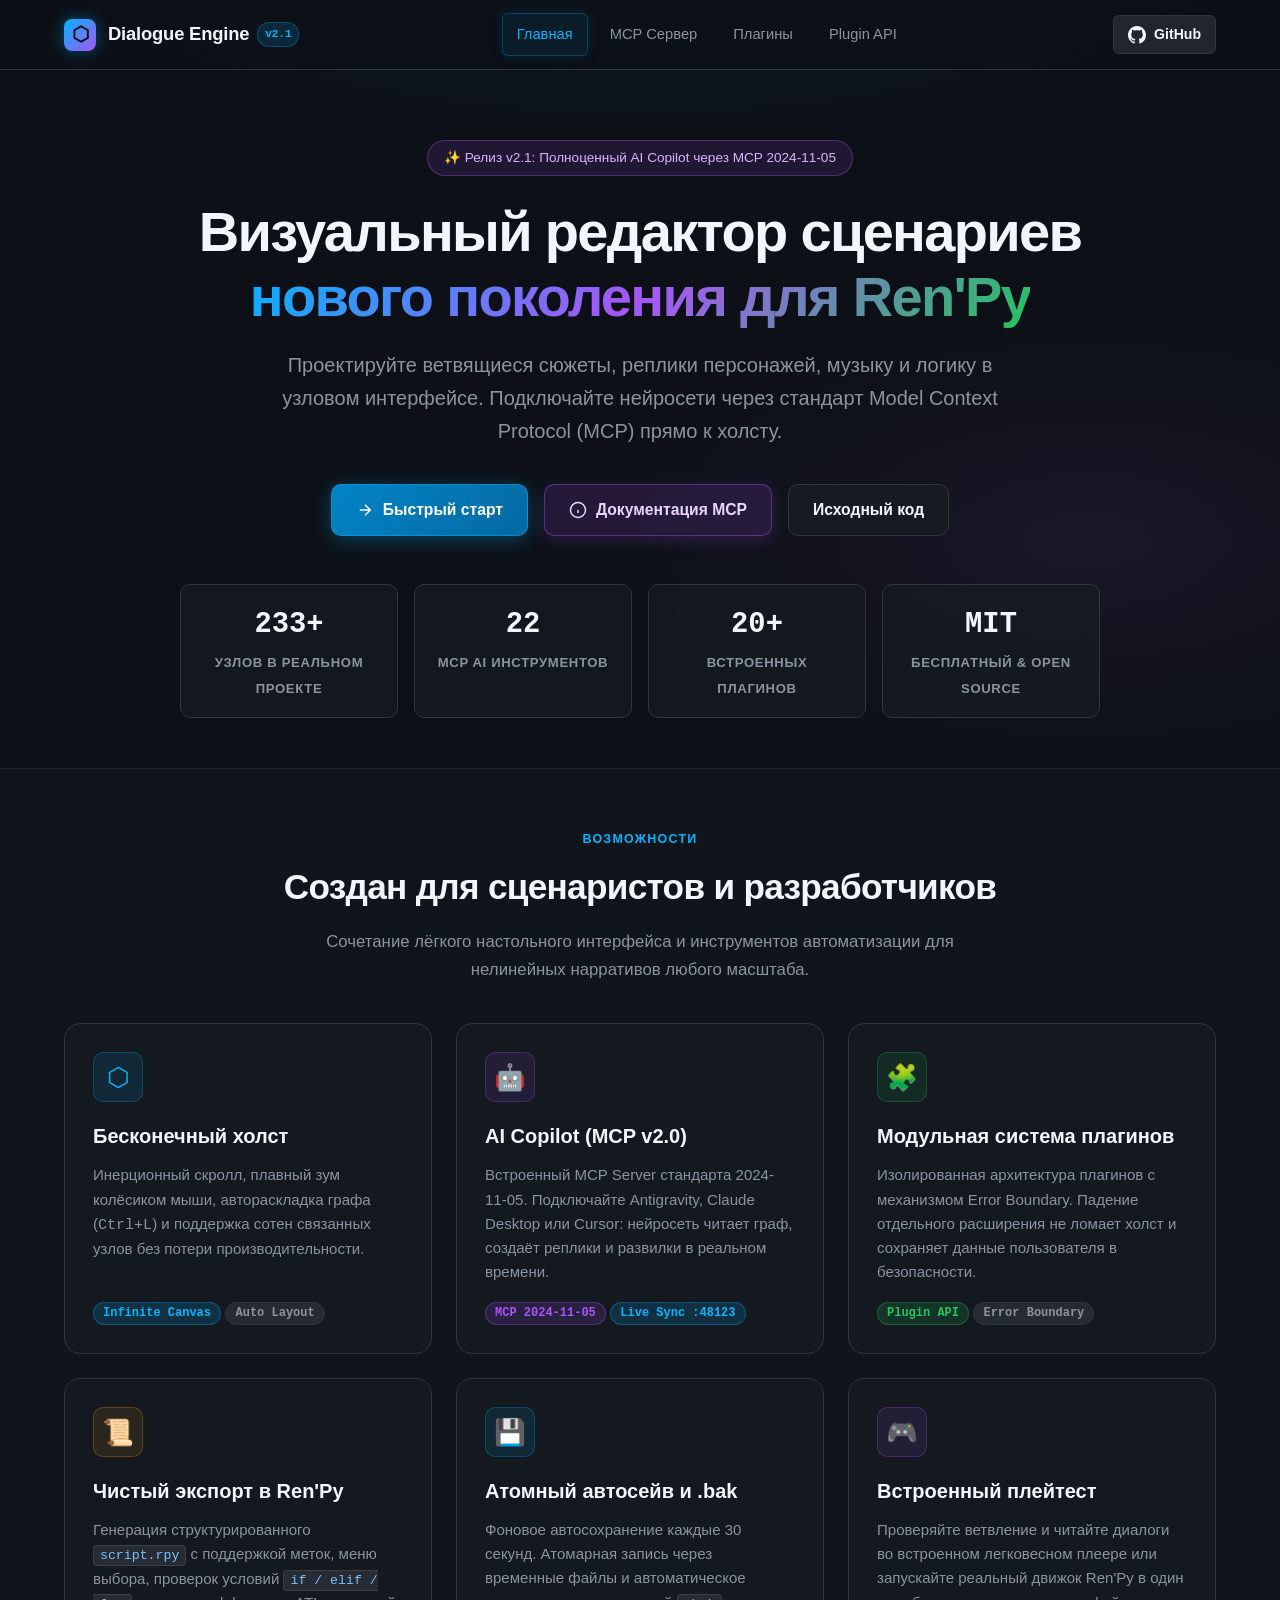
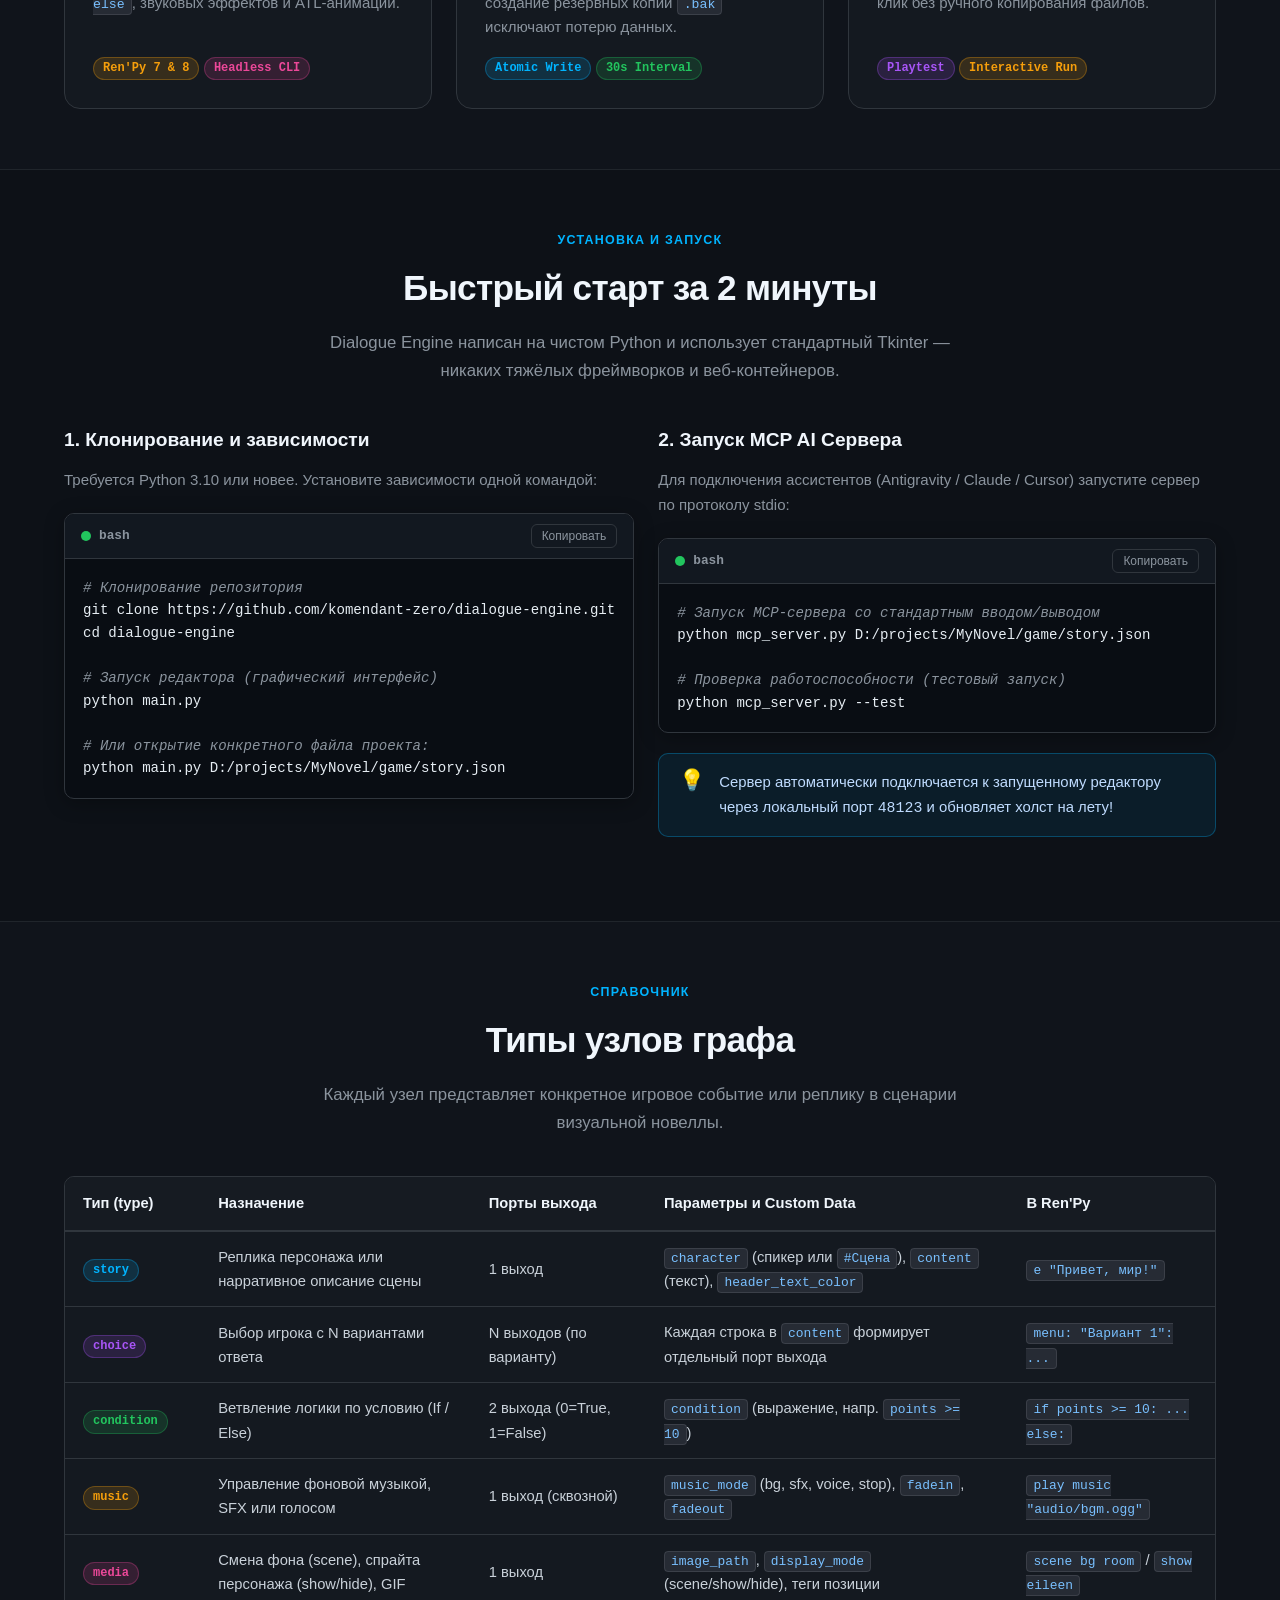
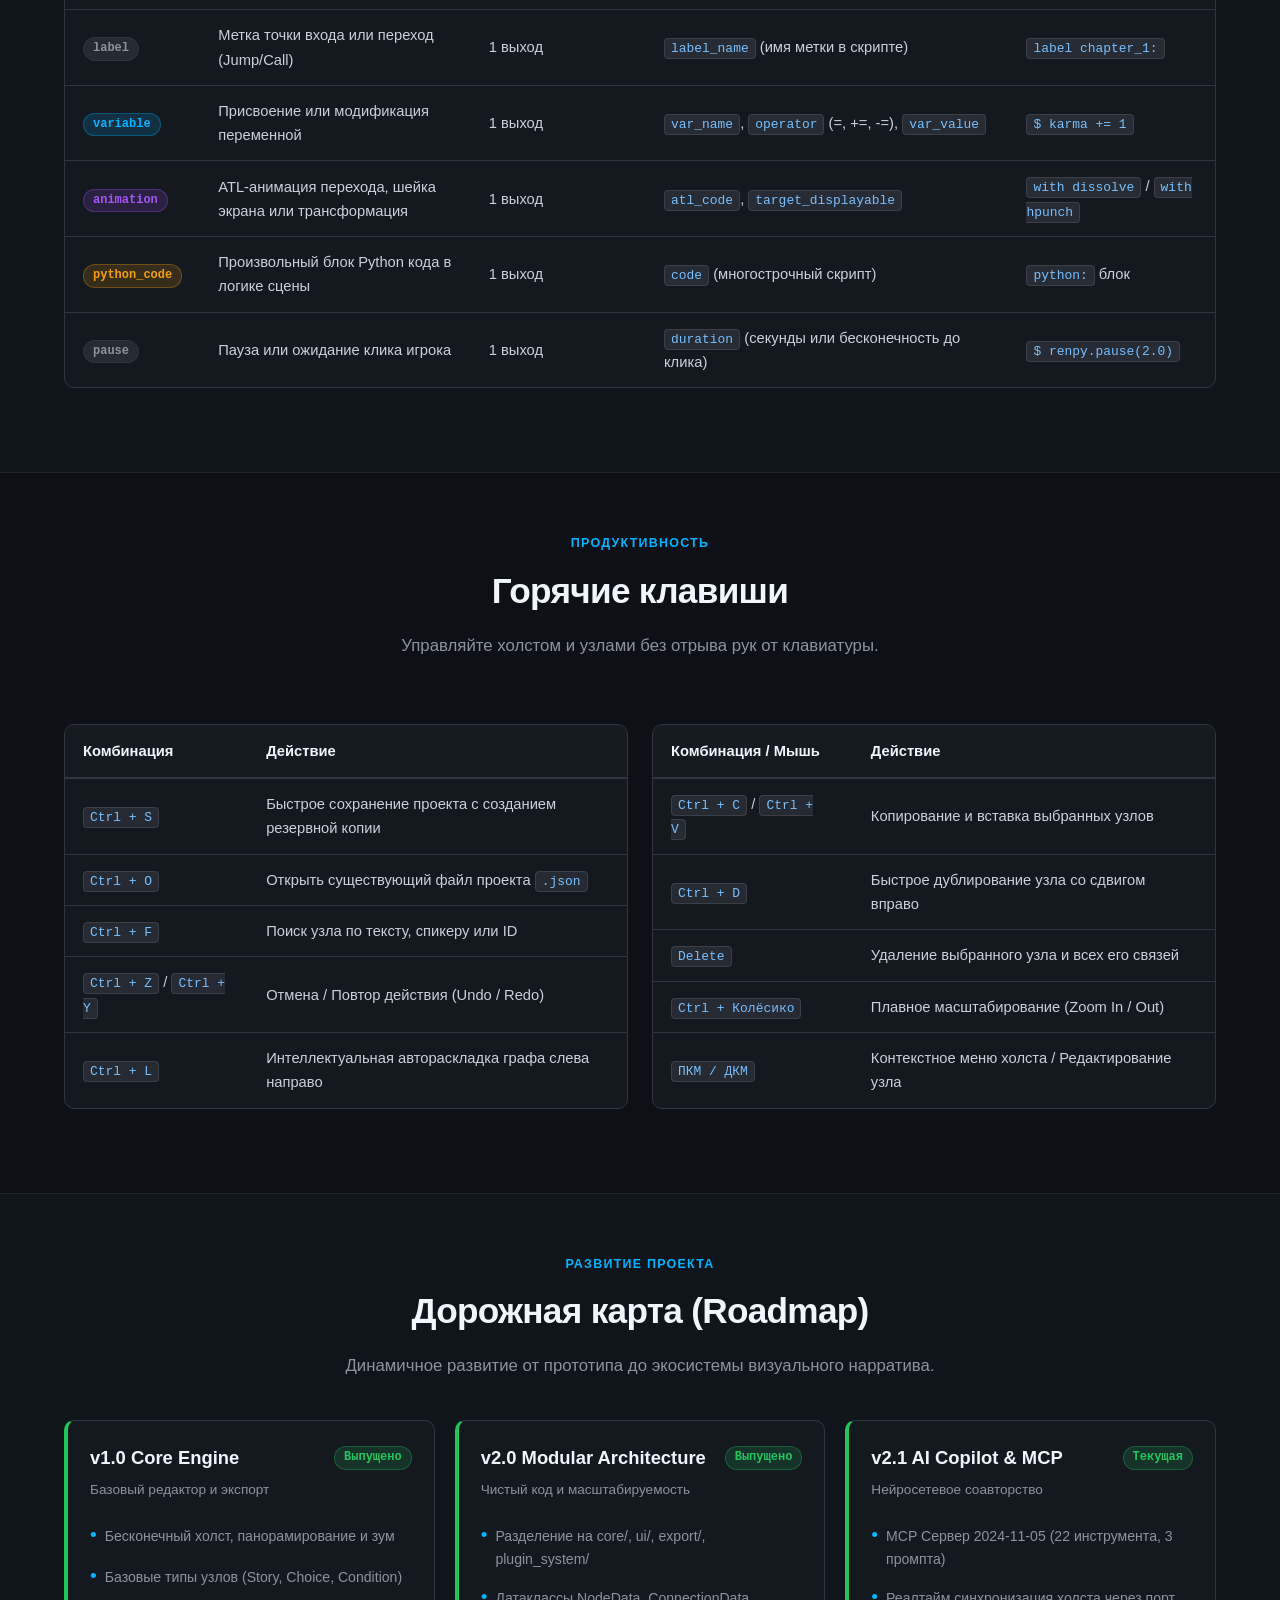
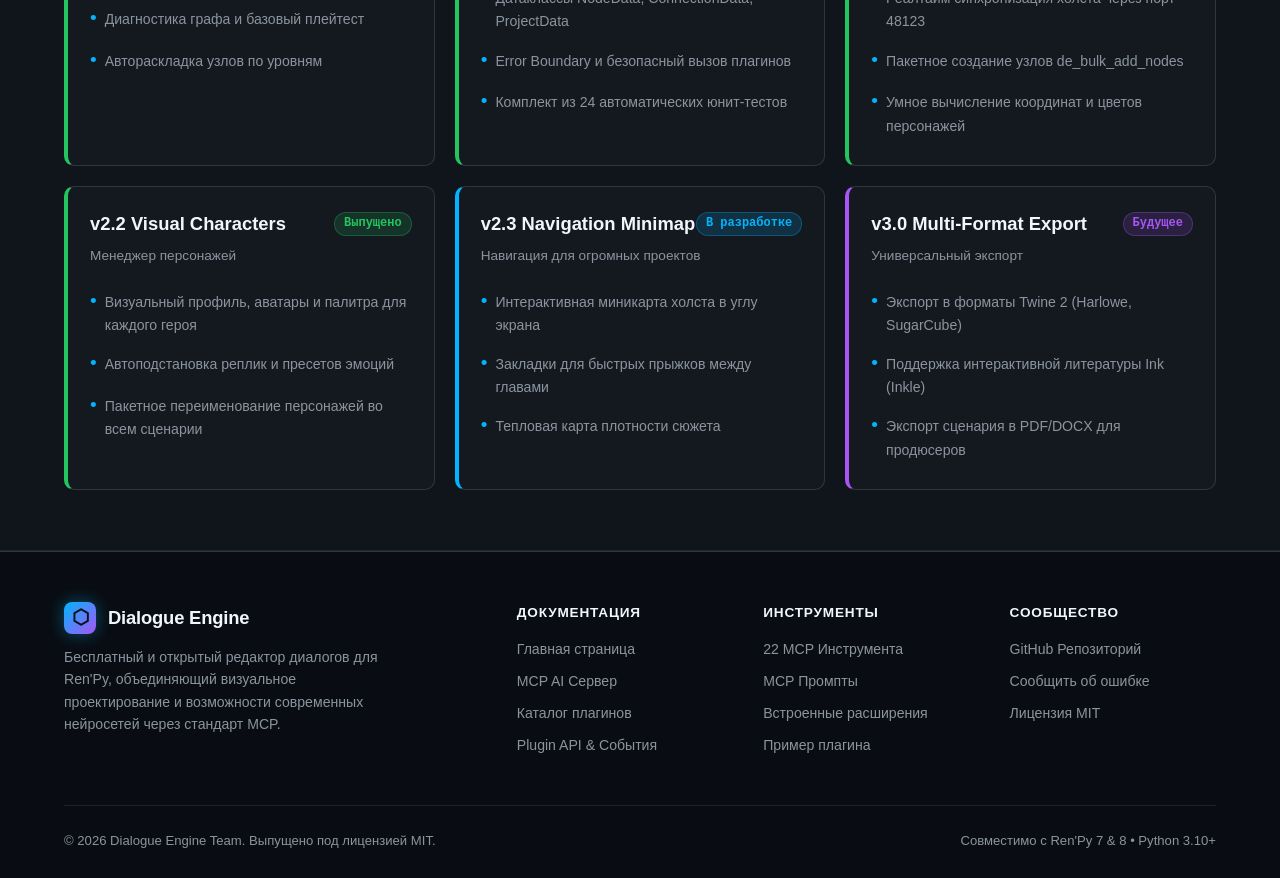
==== commit c5fbecac: "feat: release v2.2 - visual character manager and auto-sprite resolver - Add CharacterManager for fu" ====
--- a/docs/index.html
+++ b/docs/index.html
@@ -489,24 +489,24 @@
         </div>
 
         <!-- v2.2 -->
+        <div class="roadmap-card done">
+          <div class="roadmap-version">
+            <span>v2.2 Visual Characters</span>
+            <span class="badge badge-green">Выпущено</span>
+          </div>
+          <p style="font-size: 0.85rem; color: var(--text-muted);">Менеджер персонажей</p>
+          <ul class="roadmap-list">
+            <li>Визуальный профиль, аватары и палитра для каждого героя</li>
+            <li>Автоподстановка реплик и пресетов эмоций</li>
+            <li>Пакетное переименование персонажей во всем сценарии</li>
+          </ul>
+        </div>
+
+        <!-- v2.3 -->
         <div class="roadmap-card wip">
           <div class="roadmap-version">
-            <span>v2.2 Visual Characters</span>
+            <span>v2.3 Navigation Minimap</span>
             <span class="badge badge-cyan">В разработке</span>
-          </div>
-          <p style="font-size: 0.85rem; color: var(--text-muted);">Менеджер персонажей</p>
-          <ul class="roadmap-list">
-            <li>Визуальный профиль и палитра для каждого героя</li>
-            <li>Автоподстановка реплик и вариантов эмоций</li>
-            <li>Пакетный переименование персонажей в сценарии</li>
-          </ul>
-        </div>
-
-        <!-- v2.3 -->
-        <div class="roadmap-card planned">
-          <div class="roadmap-version">
-            <span>v2.3 Navigation Minimap</span>
-            <span class="badge badge-purple">Запланировано</span>
           </div>
           <p style="font-size: 0.85rem; color: var(--text-muted);">Навигация для огромных проектов</p>
           <ul class="roadmap-list">
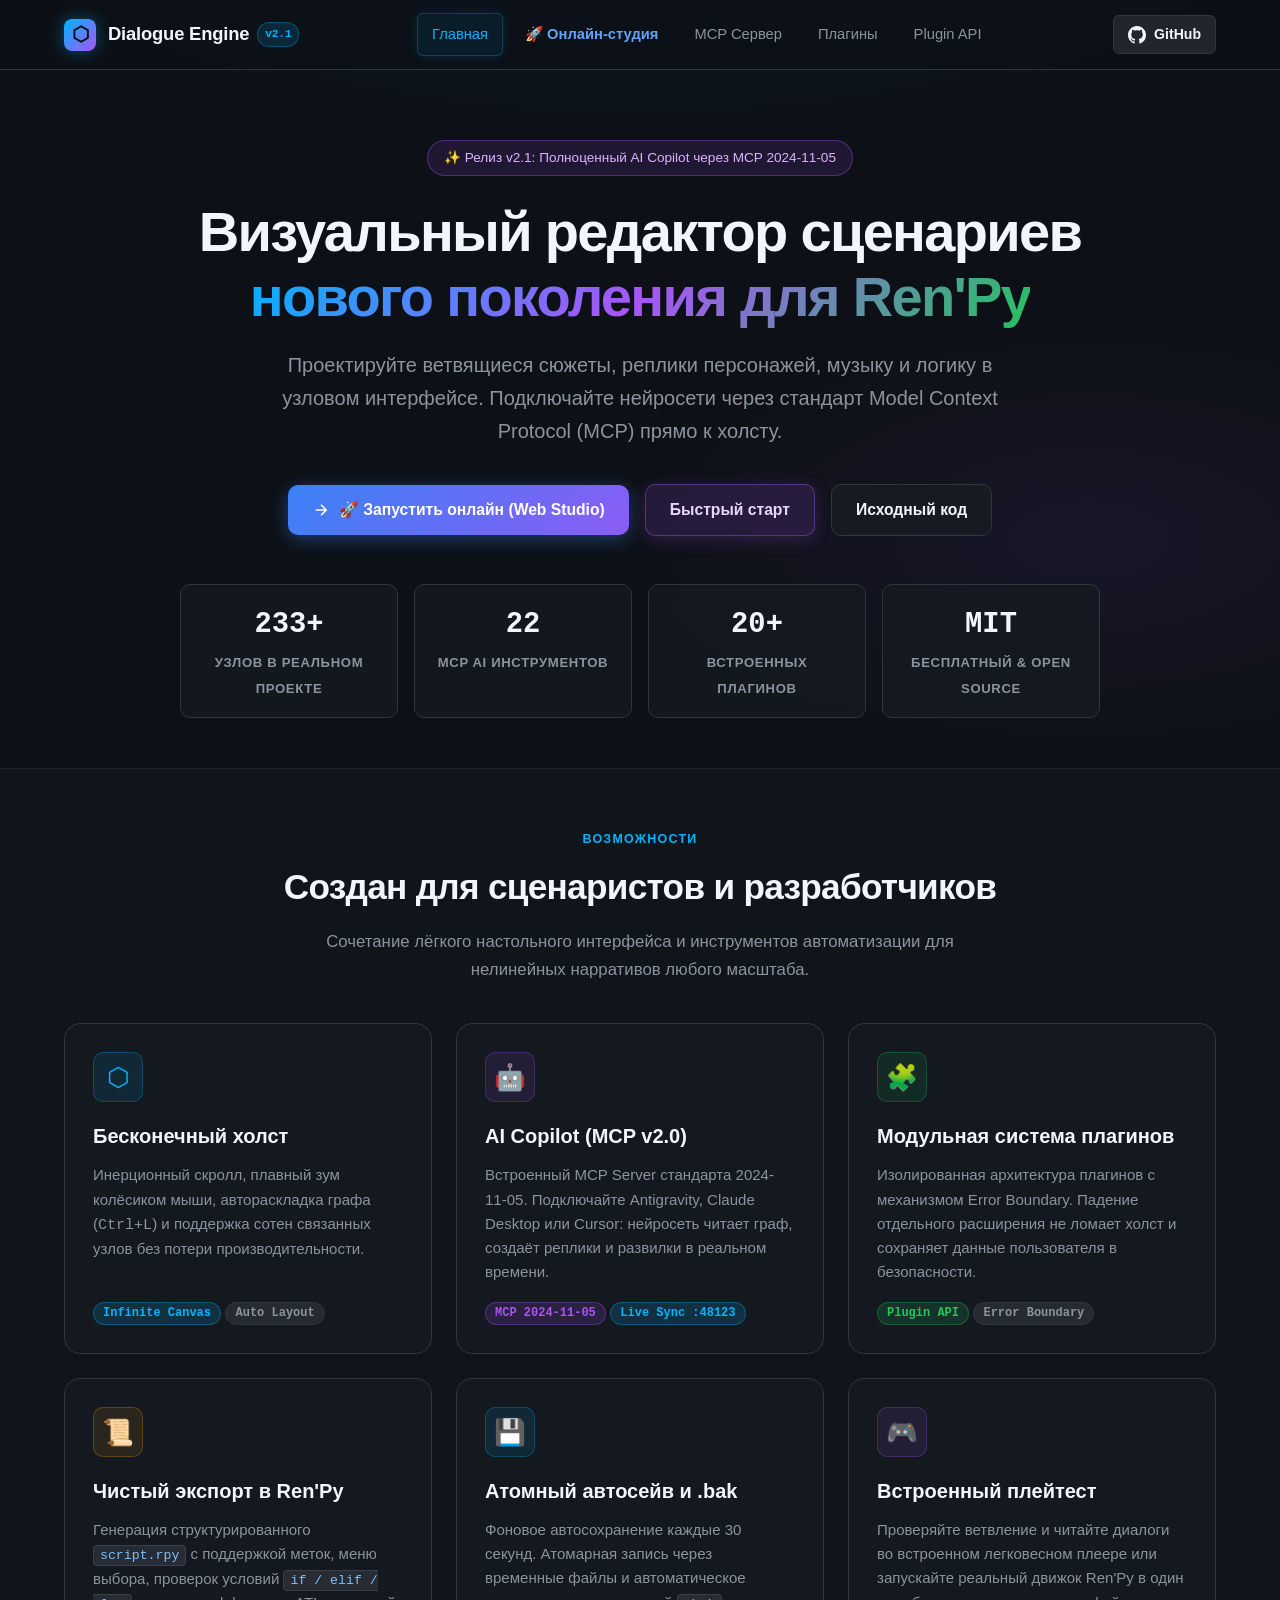
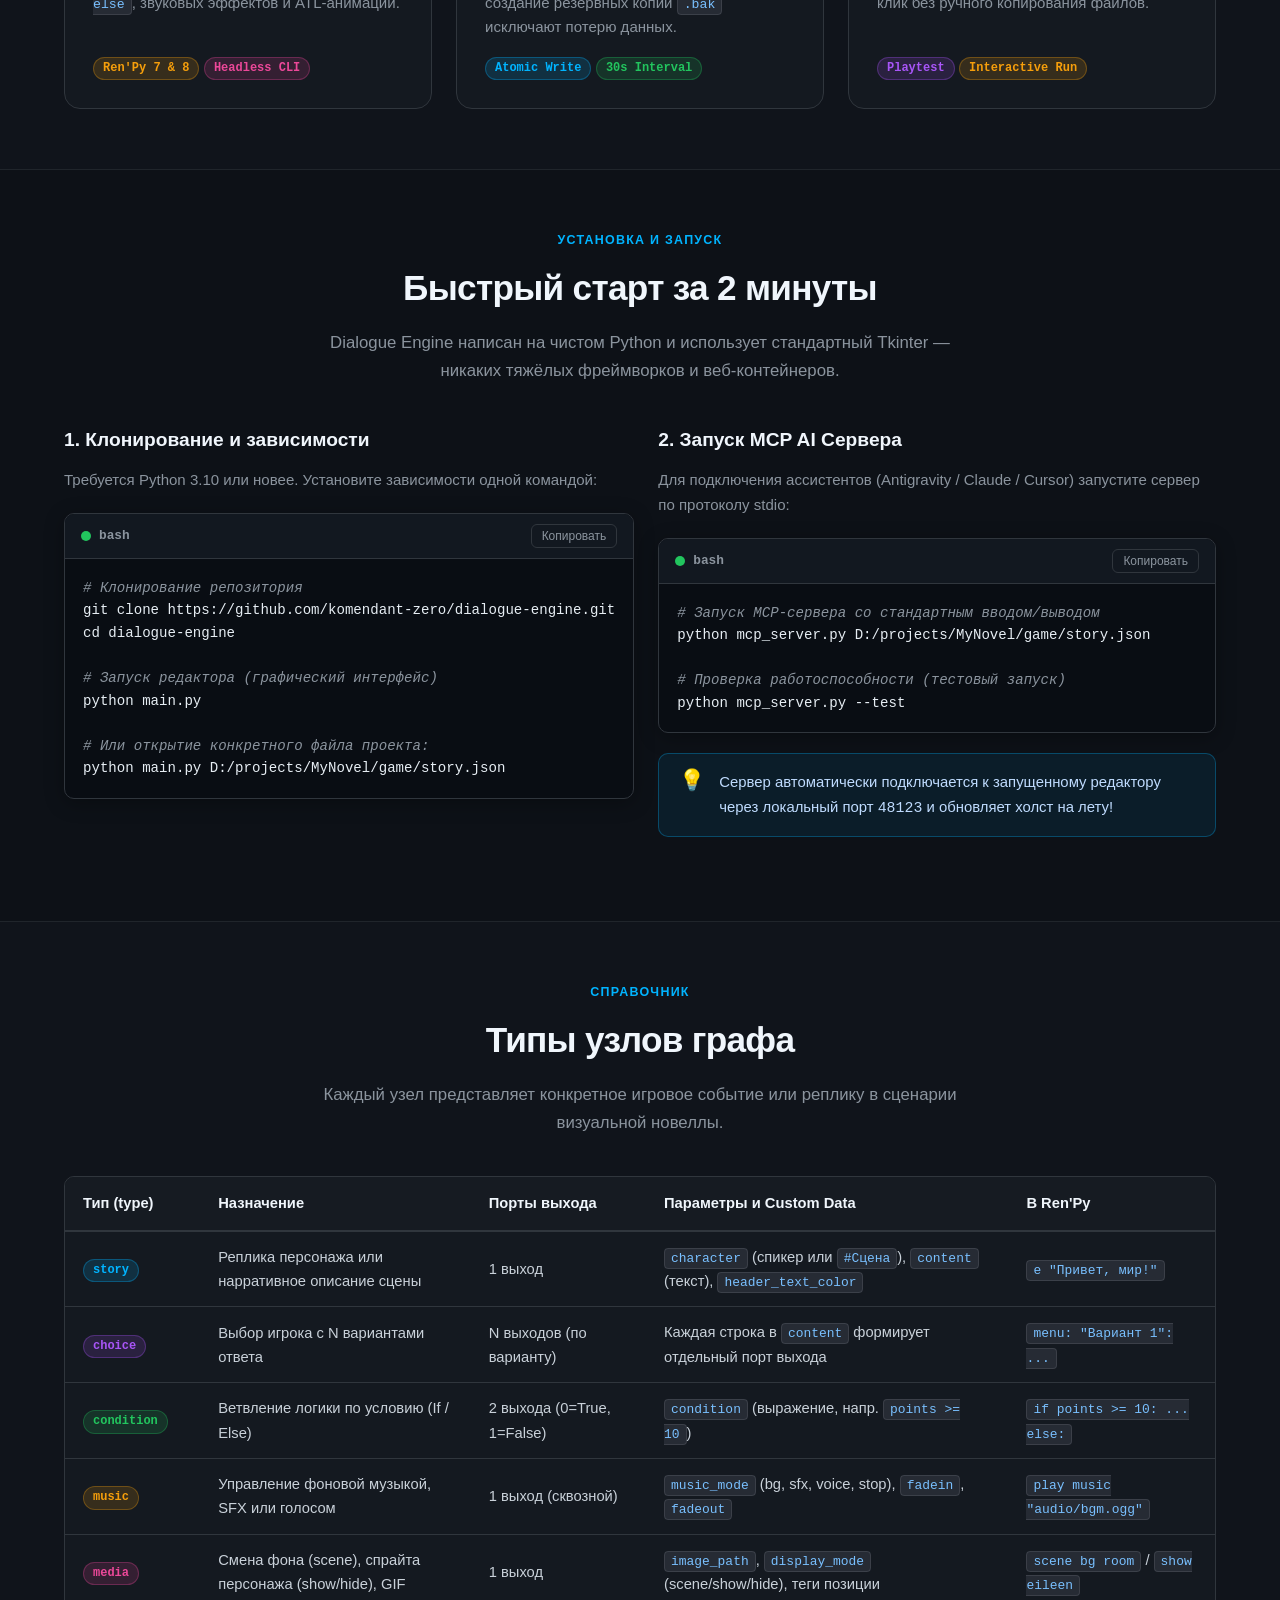
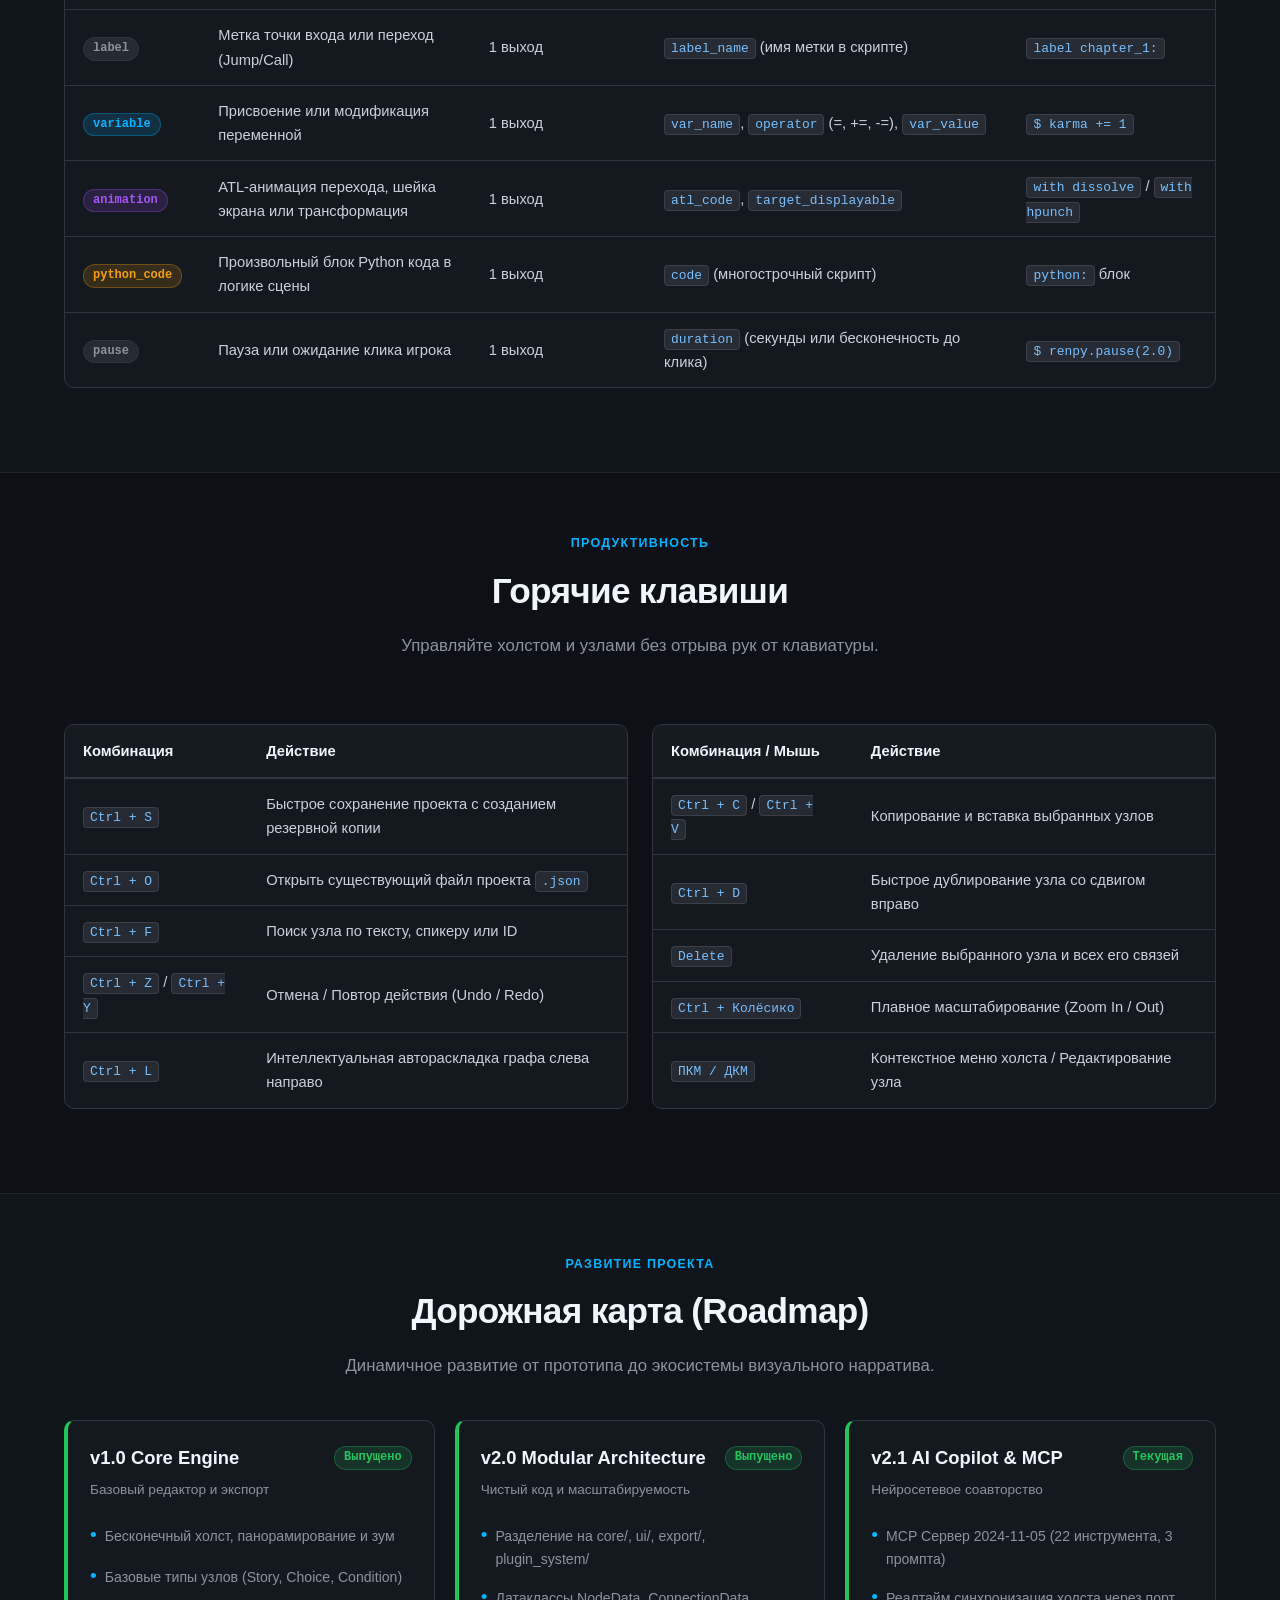
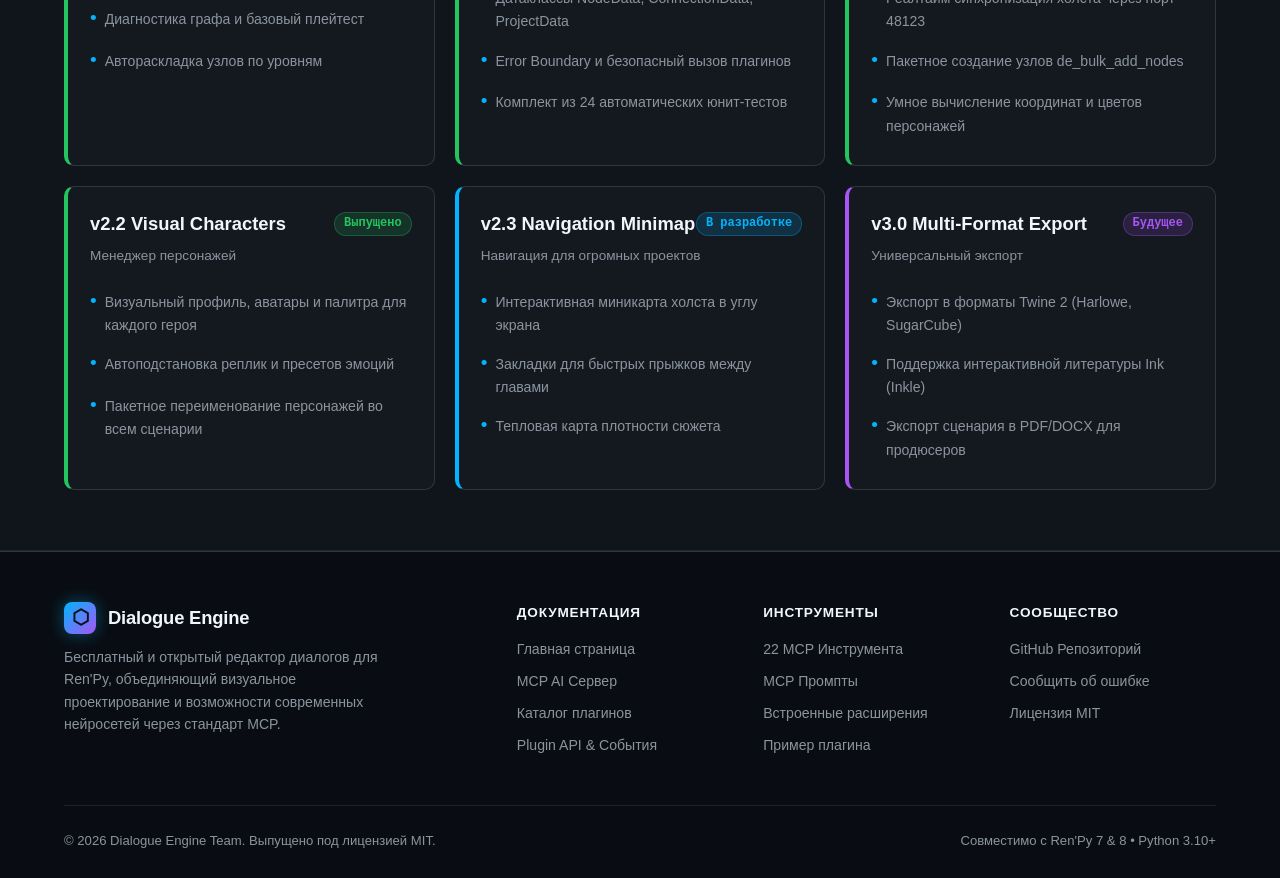
==== commit a7ee4185: "feat: multi-session links, P2P & GitHub Pages web studio" ====
--- a/docs/index.html
+++ b/docs/index.html
@@ -26,6 +26,7 @@
       <nav>
         <ul class="nav-menu">
           <li><a href="index.html" class="nav-link active">Главная</a></li>
+          <li><a href="app/?session=violant" class="nav-link" style="color: #60a5fa; font-weight: 700;">🚀 Онлайн-студия</a></li>
           <li><a href="mcp.html" class="nav-link">MCP Сервер</a></li>
           <li><a href="plugins.html" class="nav-link">Плагины</a></li>
           <li><a href="api.html" class="nav-link">Plugin API</a></li>
@@ -62,13 +63,12 @@
       </p>
       
       <div class="hero-cta">
-        <a href="#quickstart" class="btn btn-primary">
+        <a href="app/?session=violant" class="btn btn-primary" style="background: linear-gradient(135deg, #3b82f6 0%, #8b5cf6 100%); border: none; box-shadow: 0 4px 18px rgba(59, 130, 246, 0.4);">
           <svg width="18" height="18" viewBox="0 0 24 24" fill="none" stroke="currentColor" stroke-width="2"><path d="M5 12h14M12 5l7 7-7 7"/></svg>
+          🚀 Запустить онлайн (Web Studio)
+        </a>
+        <a href="#quickstart" class="btn btn-secondary">
           Быстрый старт
-        </a>
-        <a href="mcp.html" class="btn btn-secondary">
-          <svg width="18" height="18" viewBox="0 0 24 24" fill="none" stroke="currentColor" stroke-width="2"><circle cx="12" cy="12" r="10"/><path d="M12 16v-4M12 8h.01"/></svg>
-          Документация MCP
         </a>
         <a href="https://github.com/komendant-zero/dialogue-engine" target="_blank" rel="noopener noreferrer" class="btn btn-outline">
           Исходный код
